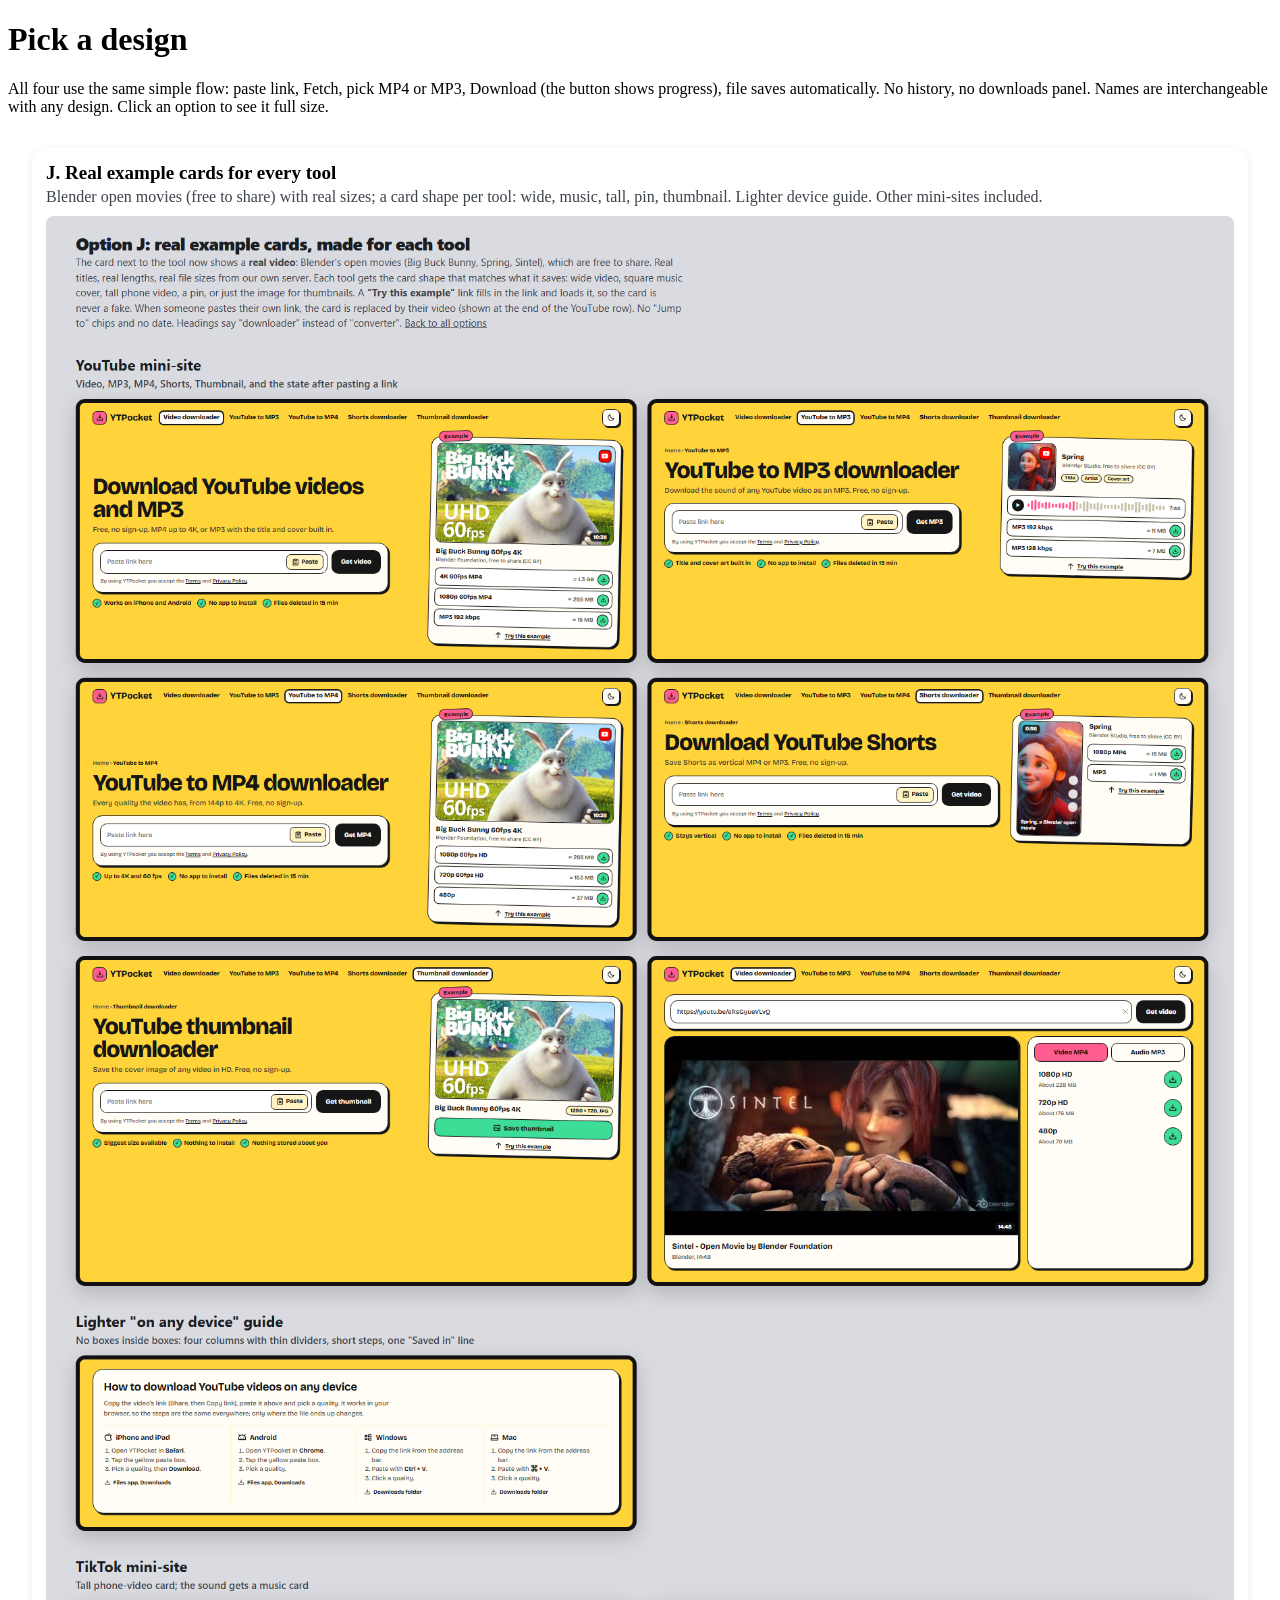
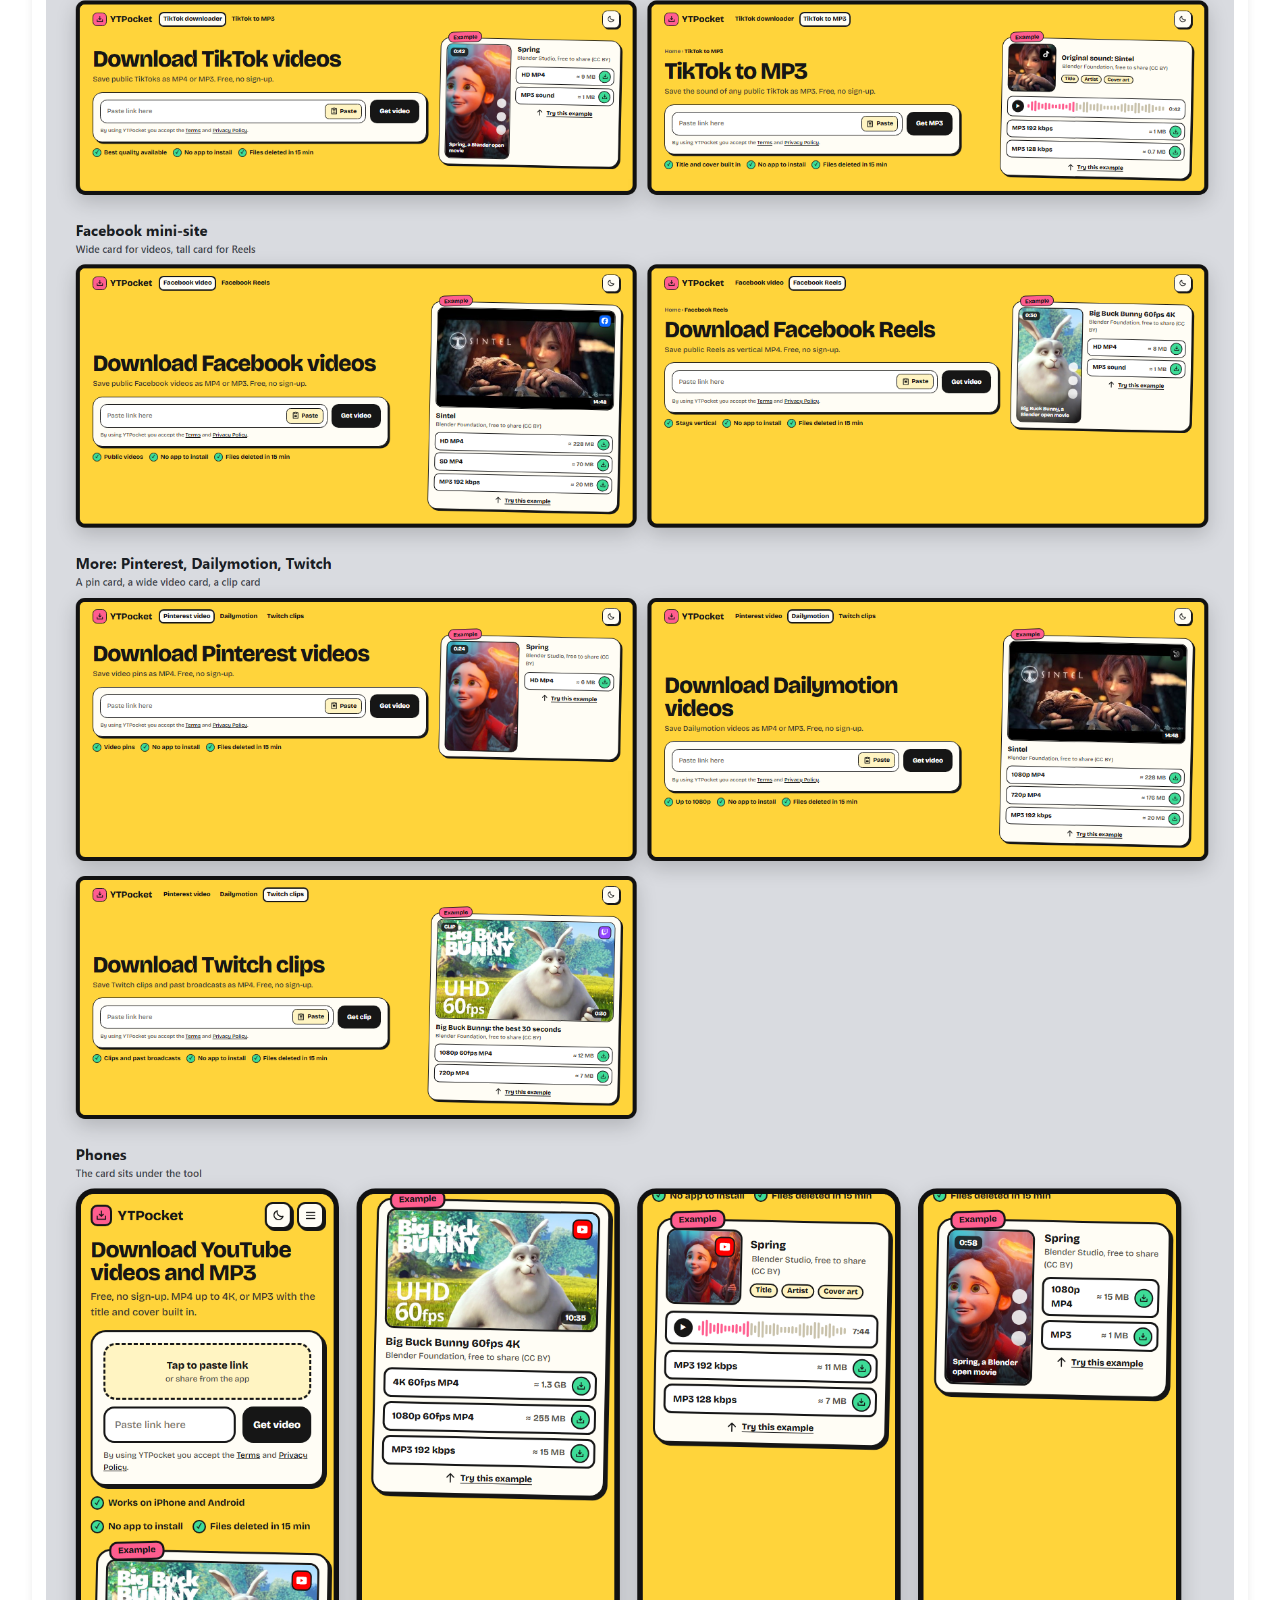
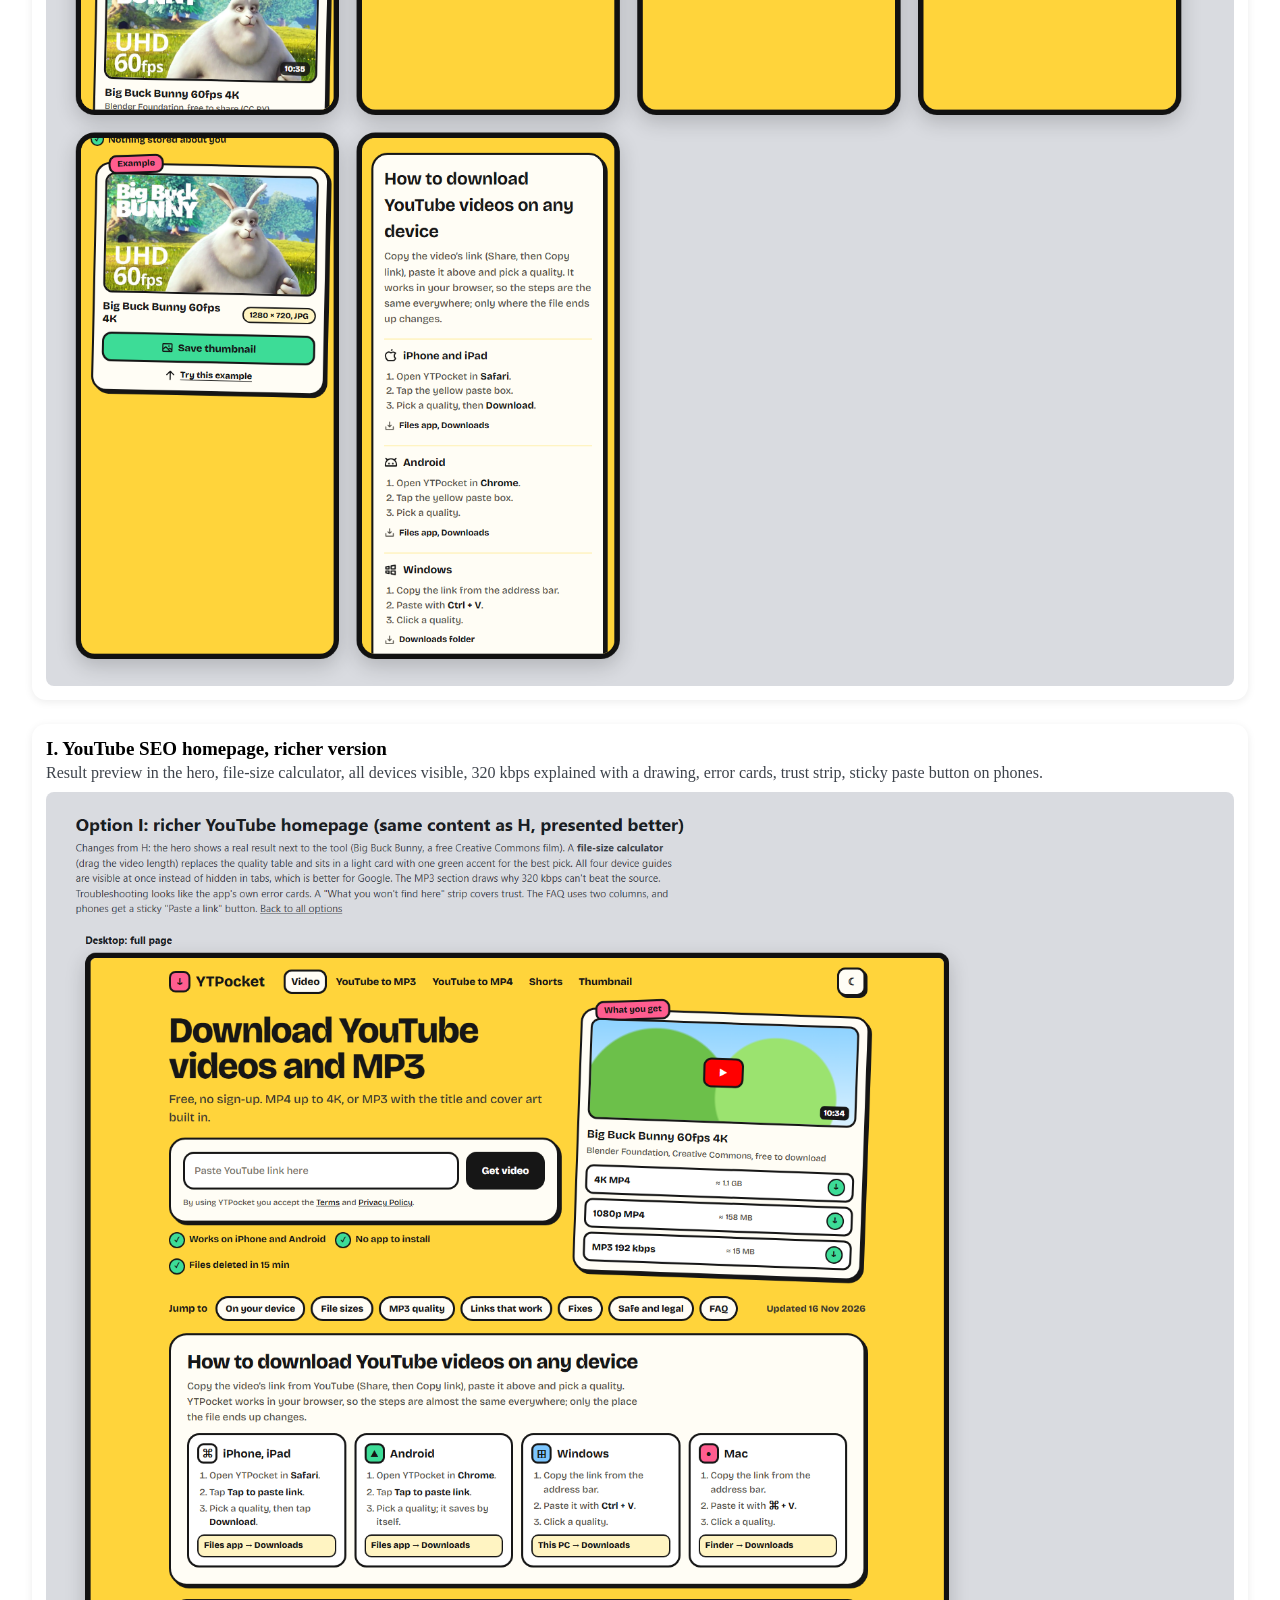
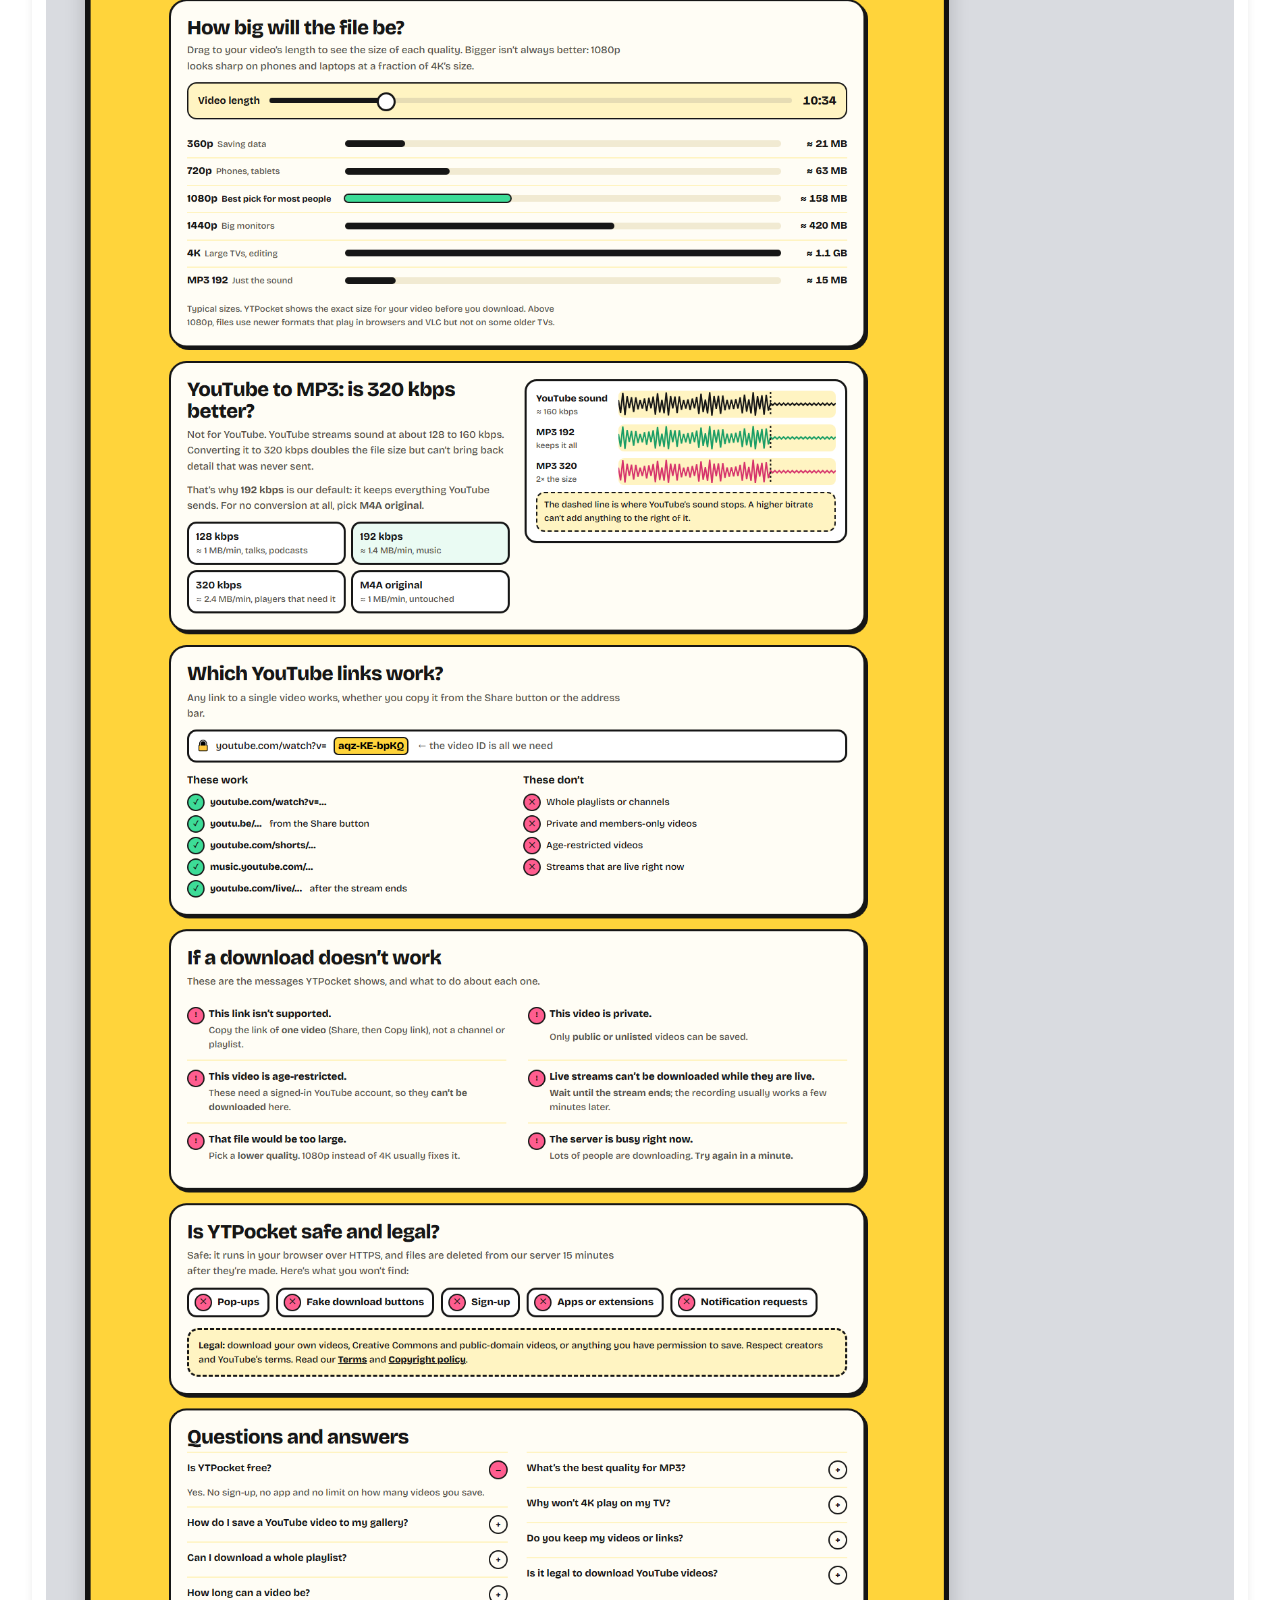
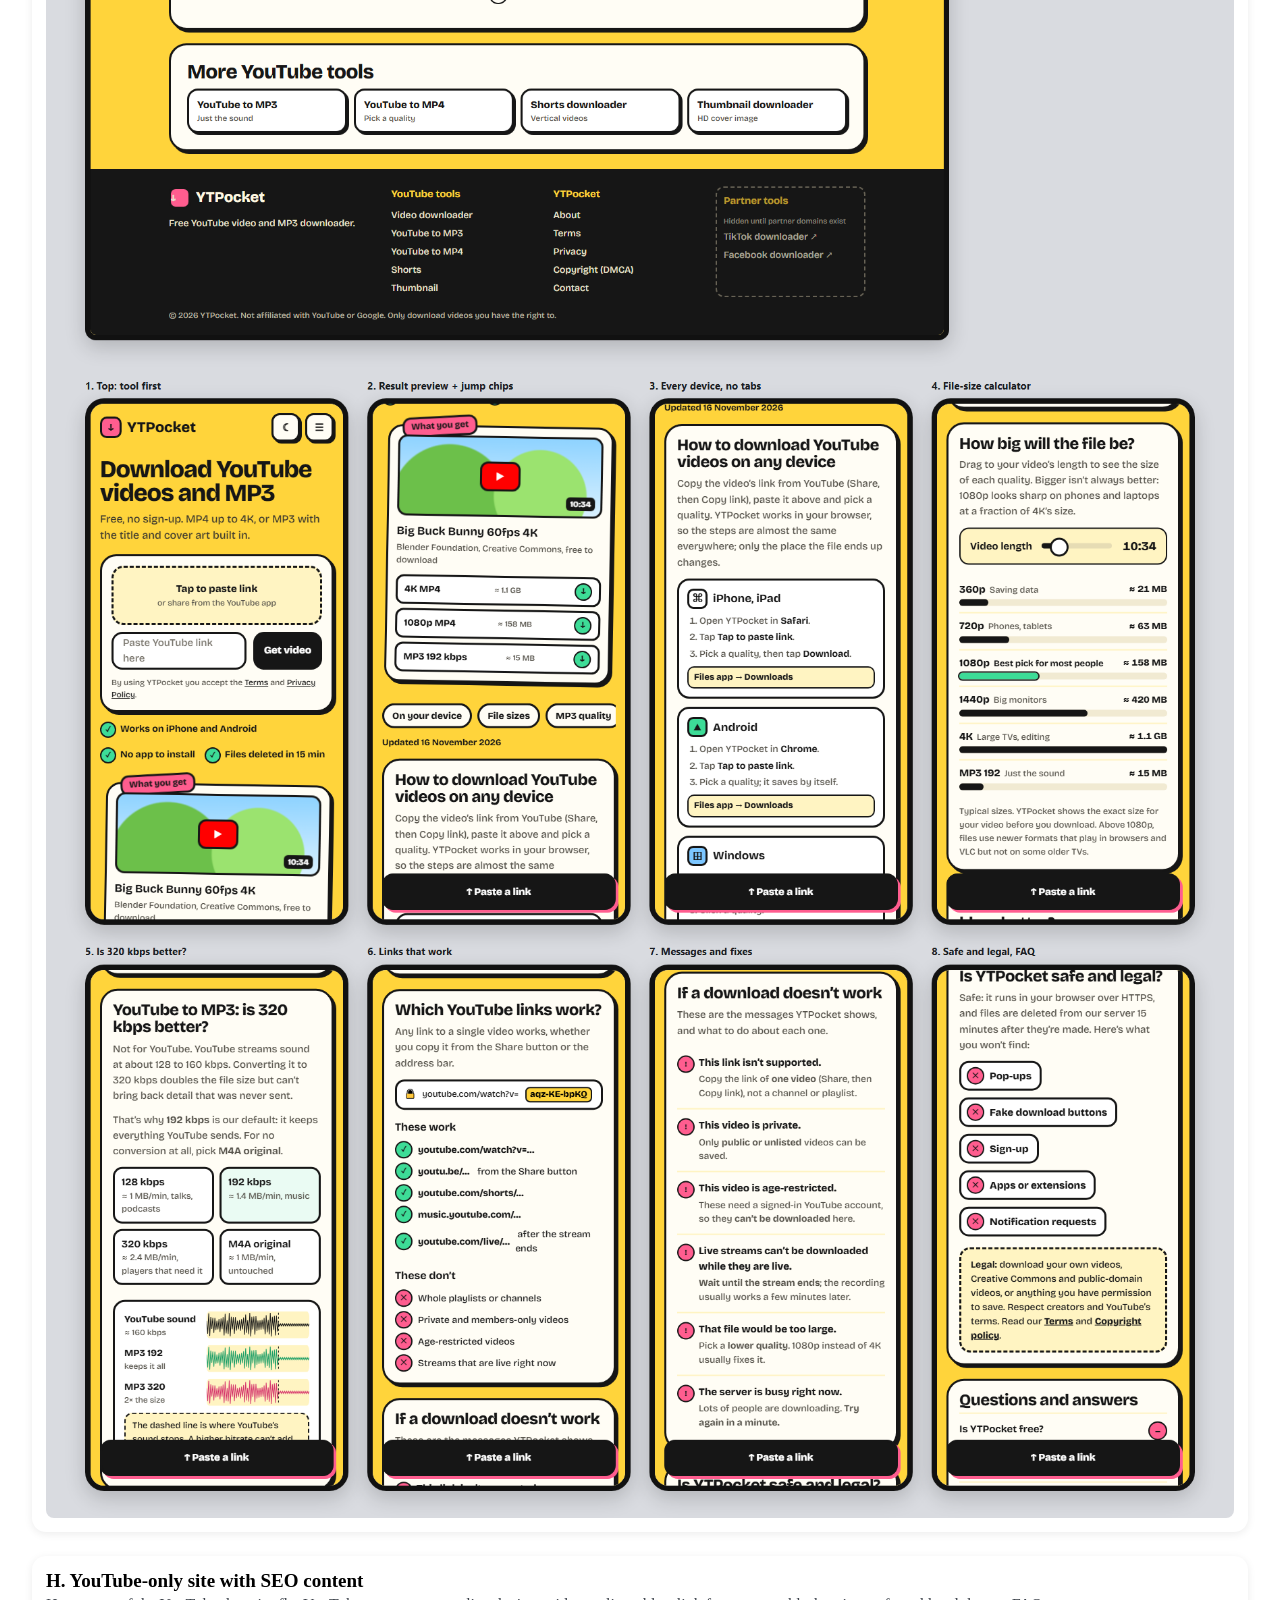
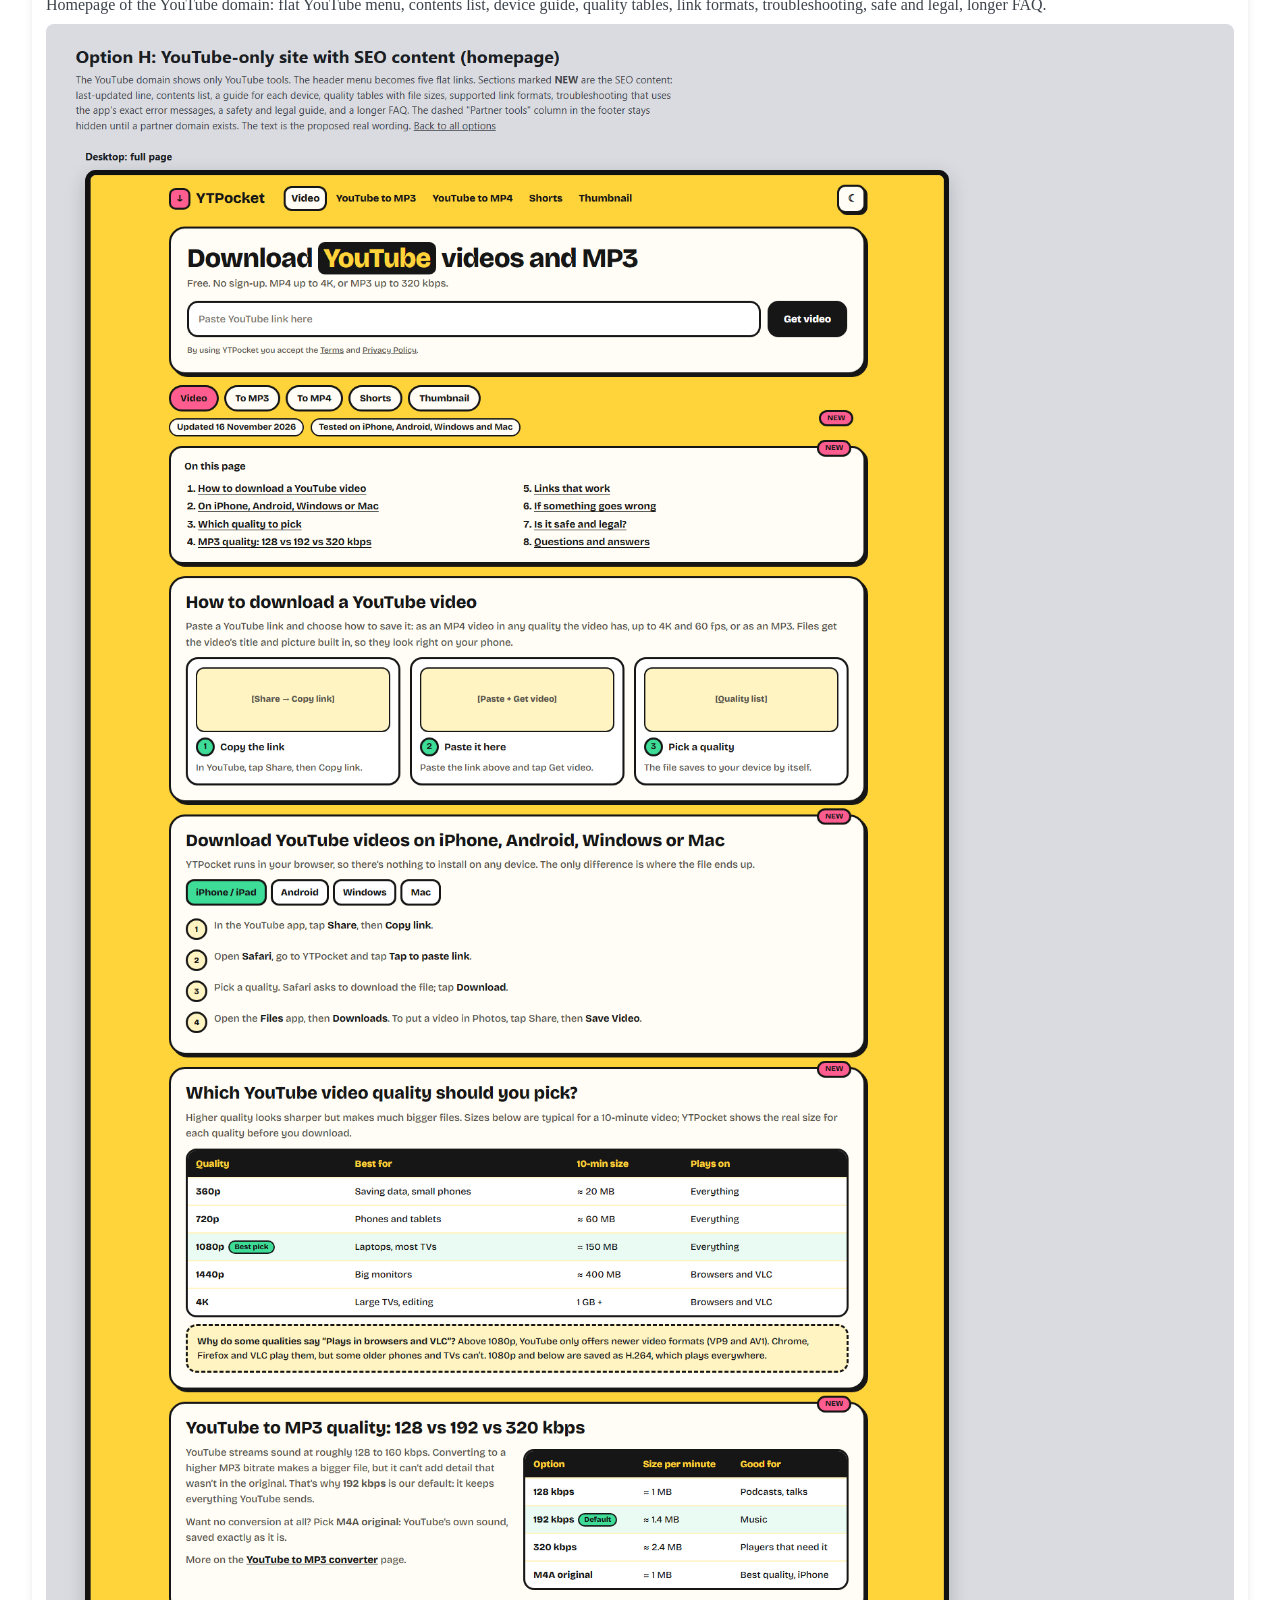
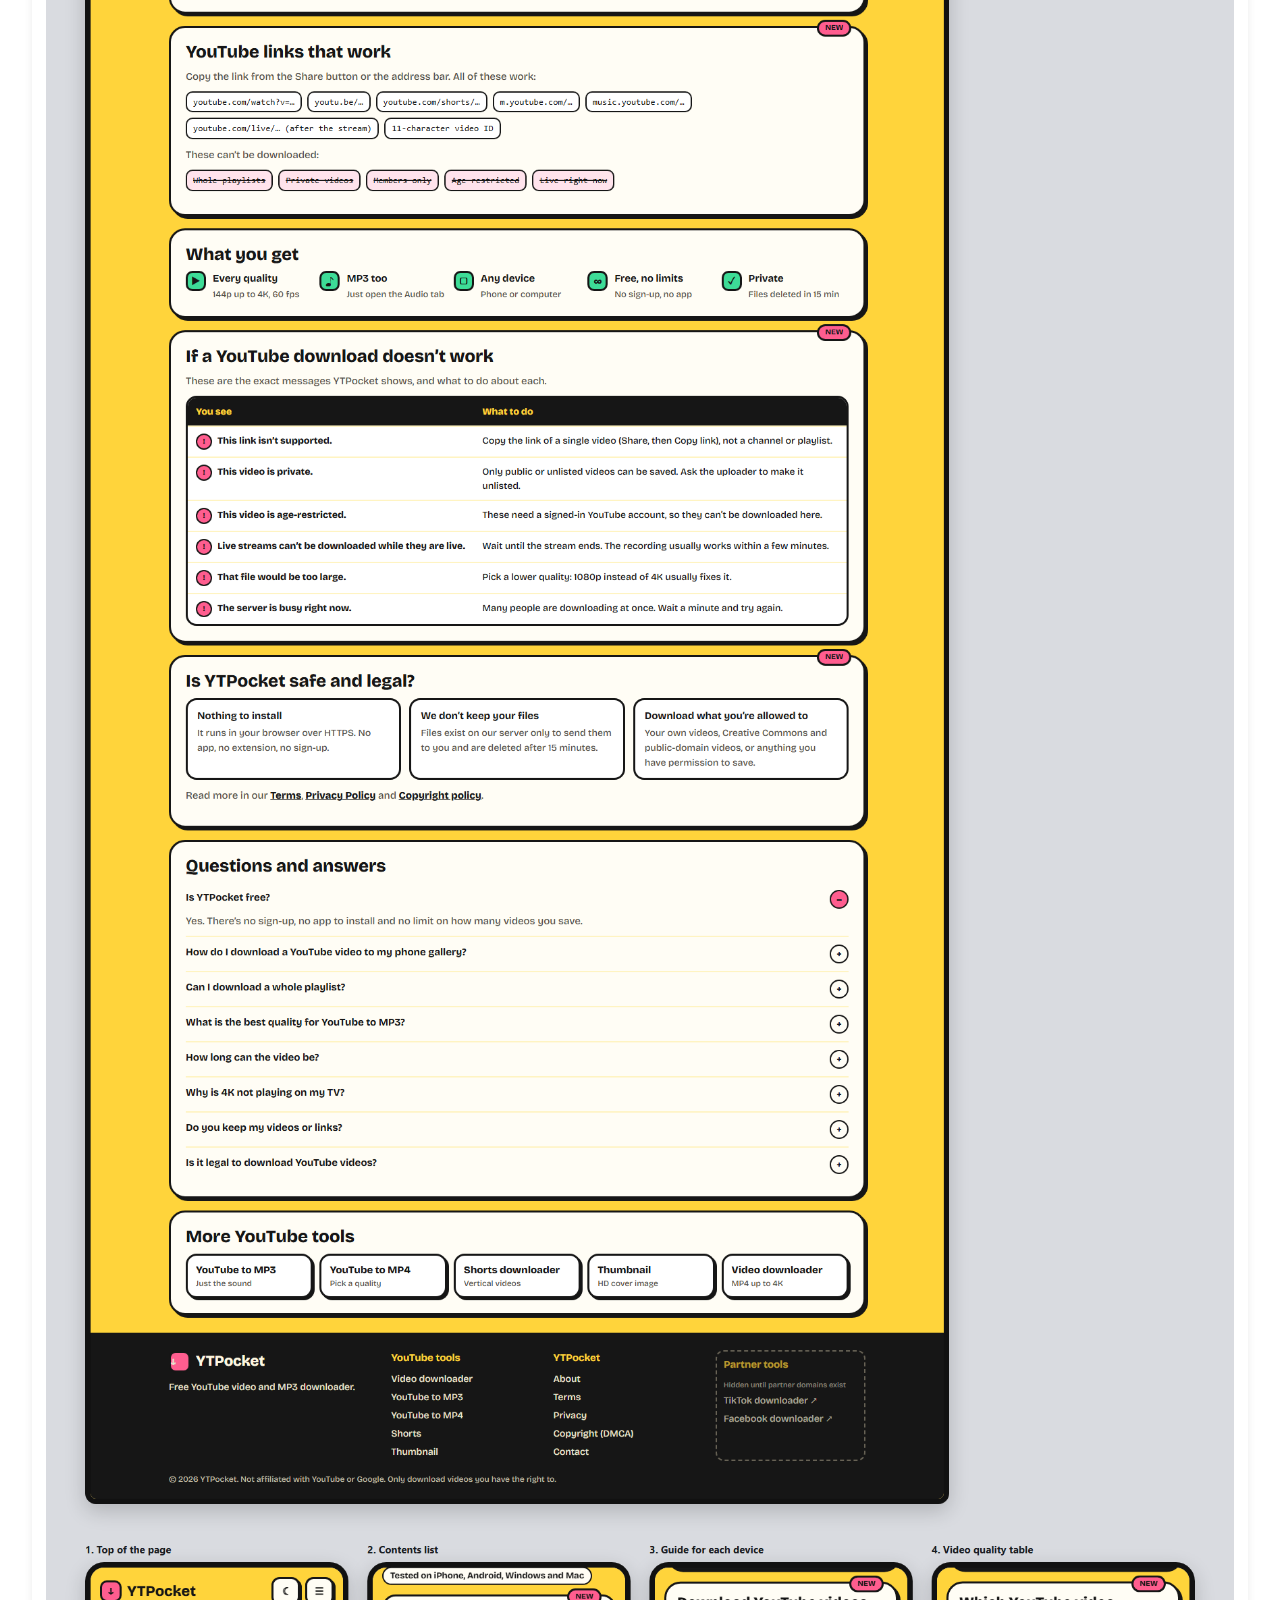
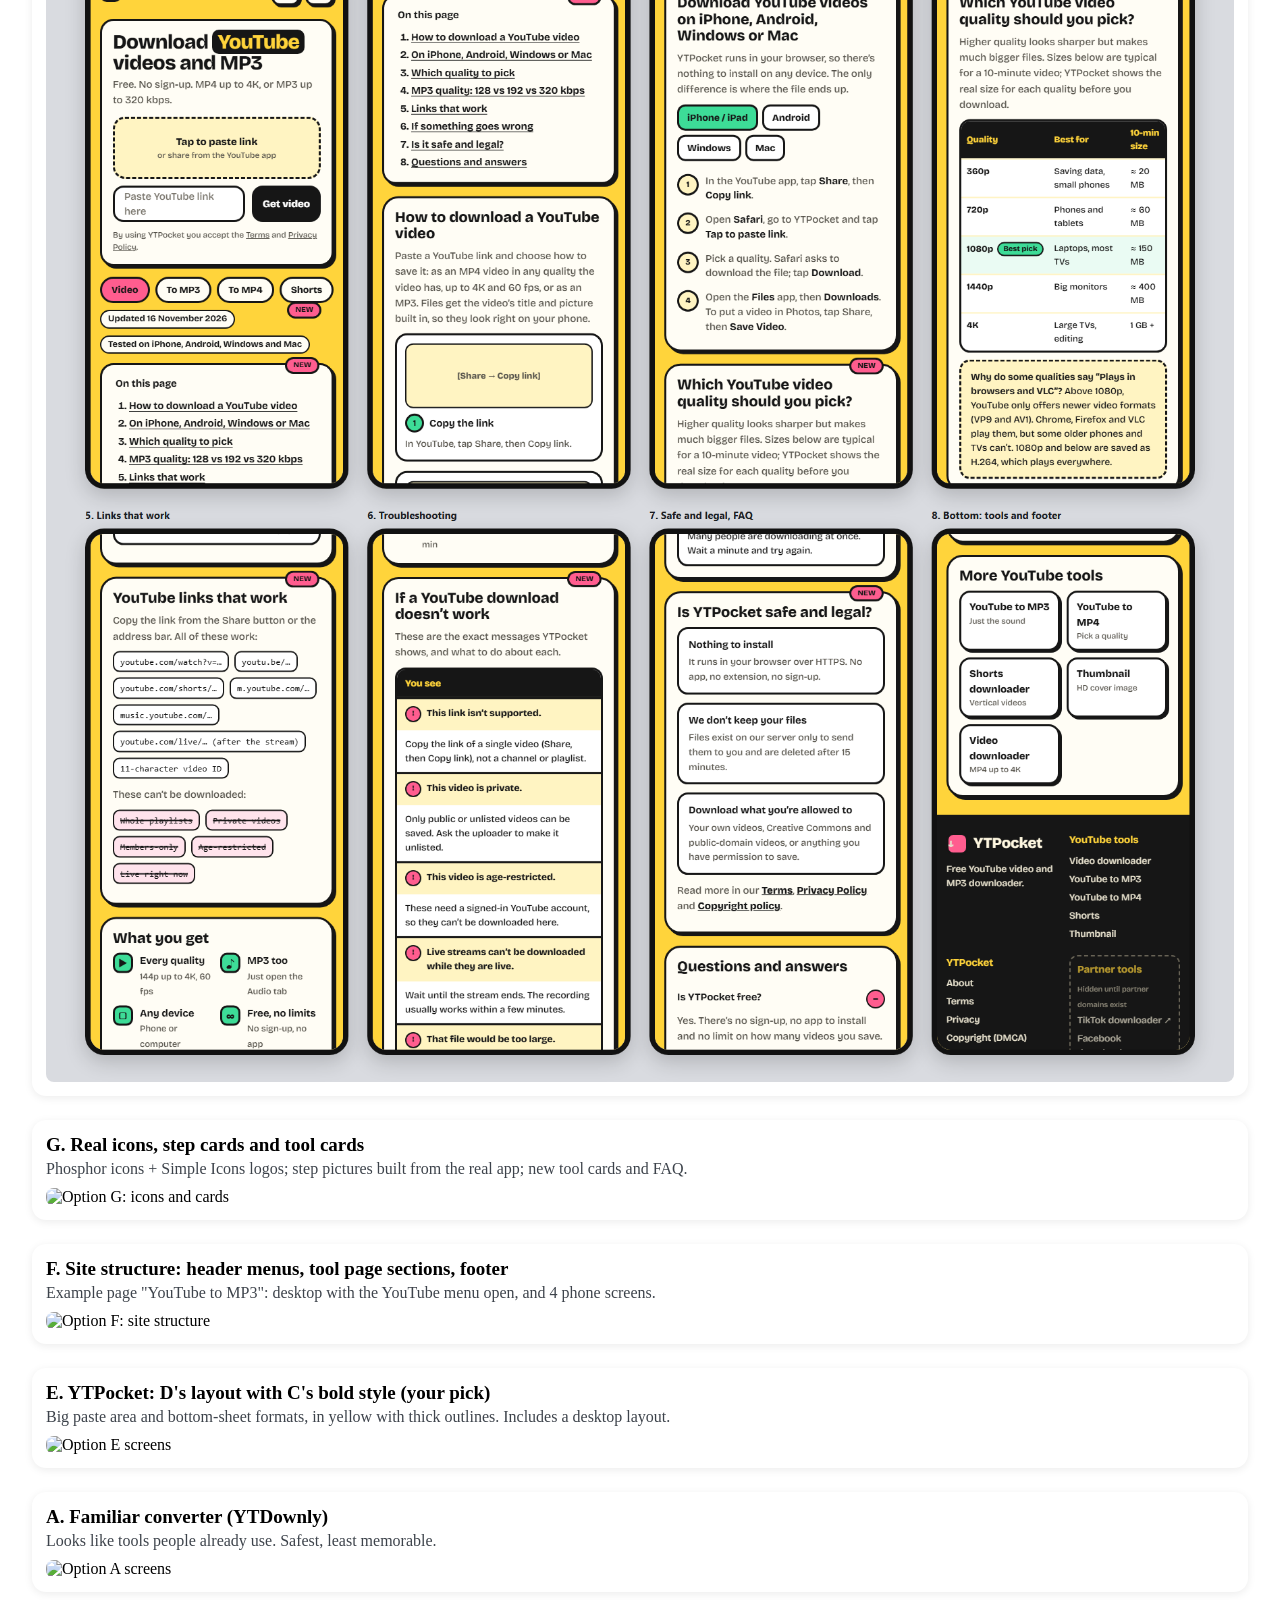
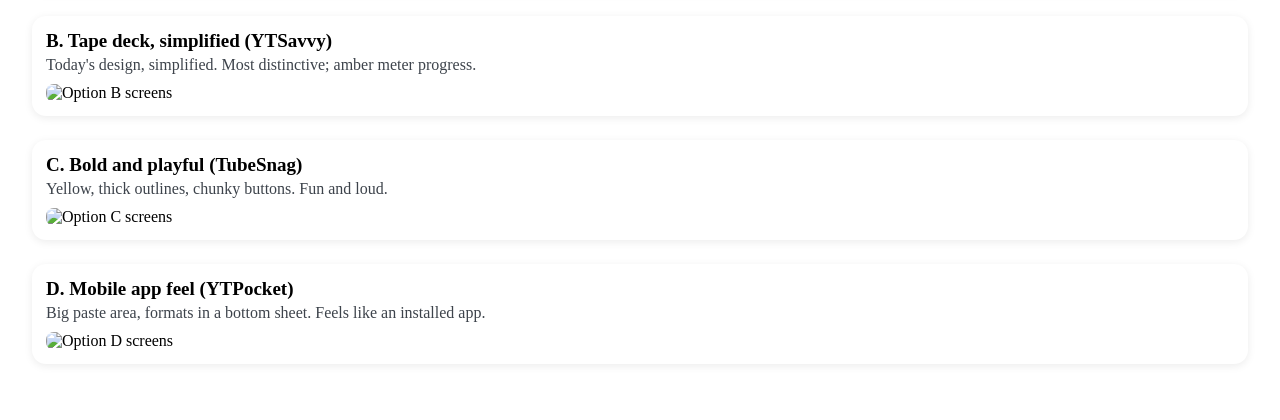
==== mockups/index.html @ 879d2ef8 "Add new mockup images and implement page extras for reading sections - Added three new PNG mockup im" ====
<!doctype html>
<html lang="en">
  <head>
    <meta charset="utf-8" />
    <title>Design options</title>
    <link rel="stylesheet" href="mockups.css" />
    <style>
      .grid {
        max-width: 1400px;
        margin: 0 auto;
        padding: 16px 24px 48px;
        display: grid;
        grid-template-columns: repeat(auto-fill, minmax(620px, 1fr));
        gap: 24px;
      }
      .opt {
        display: block;
        background: #fff;
        border-radius: 14px;
        padding: 14px;
        text-decoration: none;
        color: inherit;
        box-shadow: 0 2px 8px rgb(0 0 0 / 0.08);
      }
      .opt:hover {
        outline: 3px solid #2f5bea;
      }
      .opt img {
        width: 100%;
        border-radius: 8px;
        display: block;
        margin-top: 10px;
      }
      .opt h2 {
        margin: 0;
        font-size: 19px;
      }
      .opt p {
        margin: 4px 0 0;
        color: #3d434b;
      }
    </style>
  </head>
  <body>
    <header class="mock-head">
      <h1>Pick a design</h1>
      <p>
        All four use the same simple flow: paste link, Fetch, pick MP4 or MP3, Download (the button shows progress),
        file saves automatically. No history, no downloads panel. Names are interchangeable with any design. Click an
        option to see it full size.
      </p>
    </header>
    <div class="grid">
      <a class="opt" href="j-hero-cards.html" style="grid-column: 1 / -1">
        <h2>J. Real example cards for every tool</h2>
        <p>Blender open movies (free to share) with real sizes; a card shape per tool: wide, music, tall, pin, thumbnail. Lighter device guide. Other mini-sites included.</p>
        <img src="png/j-hero-cards.png" alt="Option J: real example cards" />
      </a>
      <a class="opt" href="i-youtube-seo-plus.html" style="grid-column: 1 / -1">
        <h2>I. YouTube SEO homepage, richer version</h2>
        <p>Result preview in the hero, file-size calculator, all devices visible, 320 kbps explained with a drawing, error cards, trust strip, sticky paste button on phones.</p>
        <img src="png/i-youtube-seo-plus.png" alt="Option I: richer YouTube SEO homepage" />
      </a>
      <a class="opt" href="h-youtube-seo.html" style="grid-column: 1 / -1">
        <h2>H. YouTube-only site with SEO content</h2>
        <p>Homepage of the YouTube domain: flat YouTube menu, contents list, device guide, quality tables, link formats, troubleshooting, safe and legal, longer FAQ.</p>
        <img src="png/h-youtube-seo.png" alt="Option H: YouTube SEO homepage" />
      </a>
      <a class="opt" href="g-icons-cards.html" style="grid-column: 1 / -1">
        <h2>G. Real icons, step cards and tool cards</h2>
        <p>Phosphor icons + Simple Icons logos; step pictures built from the real app; new tool cards and FAQ.</p>
        <img src="png/g-icons-cards.png" alt="Option G: icons and cards" />
      </a>
      <a class="opt" href="f-site-structure.html" style="grid-column: 1 / -1">
        <h2>F. Site structure: header menus, tool page sections, footer</h2>
        <p>Example page "YouTube to MP3": desktop with the YouTube menu open, and 4 phone screens.</p>
        <img src="png/f-site-structure.png" alt="Option F: site structure" />
      </a>
      <a class="opt" href="e-pocket-bold.html" style="grid-column: 1 / -1">
        <h2>E. YTPocket: D's layout with C's bold style (your pick)</h2>
        <p>Big paste area and bottom-sheet formats, in yellow with thick outlines. Includes a desktop layout.</p>
        <img src="png/e-pocket-bold.png" alt="Option E screens" />
      </a>
      <a class="opt" href="a-familiar.html">
        <h2>A. Familiar converter (YTDownly)</h2>
        <p>Looks like tools people already use. Safest, least memorable.</p>
        <img src="png/a-familiar.png" alt="Option A screens" />
      </a>
      <a class="opt" href="b-tapedeck.html">
        <h2>B. Tape deck, simplified (YTSavvy)</h2>
        <p>Today's design, simplified. Most distinctive; amber meter progress.</p>
        <img src="png/b-tapedeck.png" alt="Option B screens" />
      </a>
      <a class="opt" href="c-playful.html">
        <h2>C. Bold and playful (TubeSnag)</h2>
        <p>Yellow, thick outlines, chunky buttons. Fun and loud.</p>
        <img src="png/c-playful.png" alt="Option C screens" />
      </a>
      <a class="opt" href="d-pocket.html">
        <h2>D. Mobile app feel (YTPocket)</h2>
        <p>Big paste area, formats in a bottom sheet. Feels like an installed app.</p>
        <img src="png/d-pocket.png" alt="Option D screens" />
      </a>
    </div>
  </body>
</html>
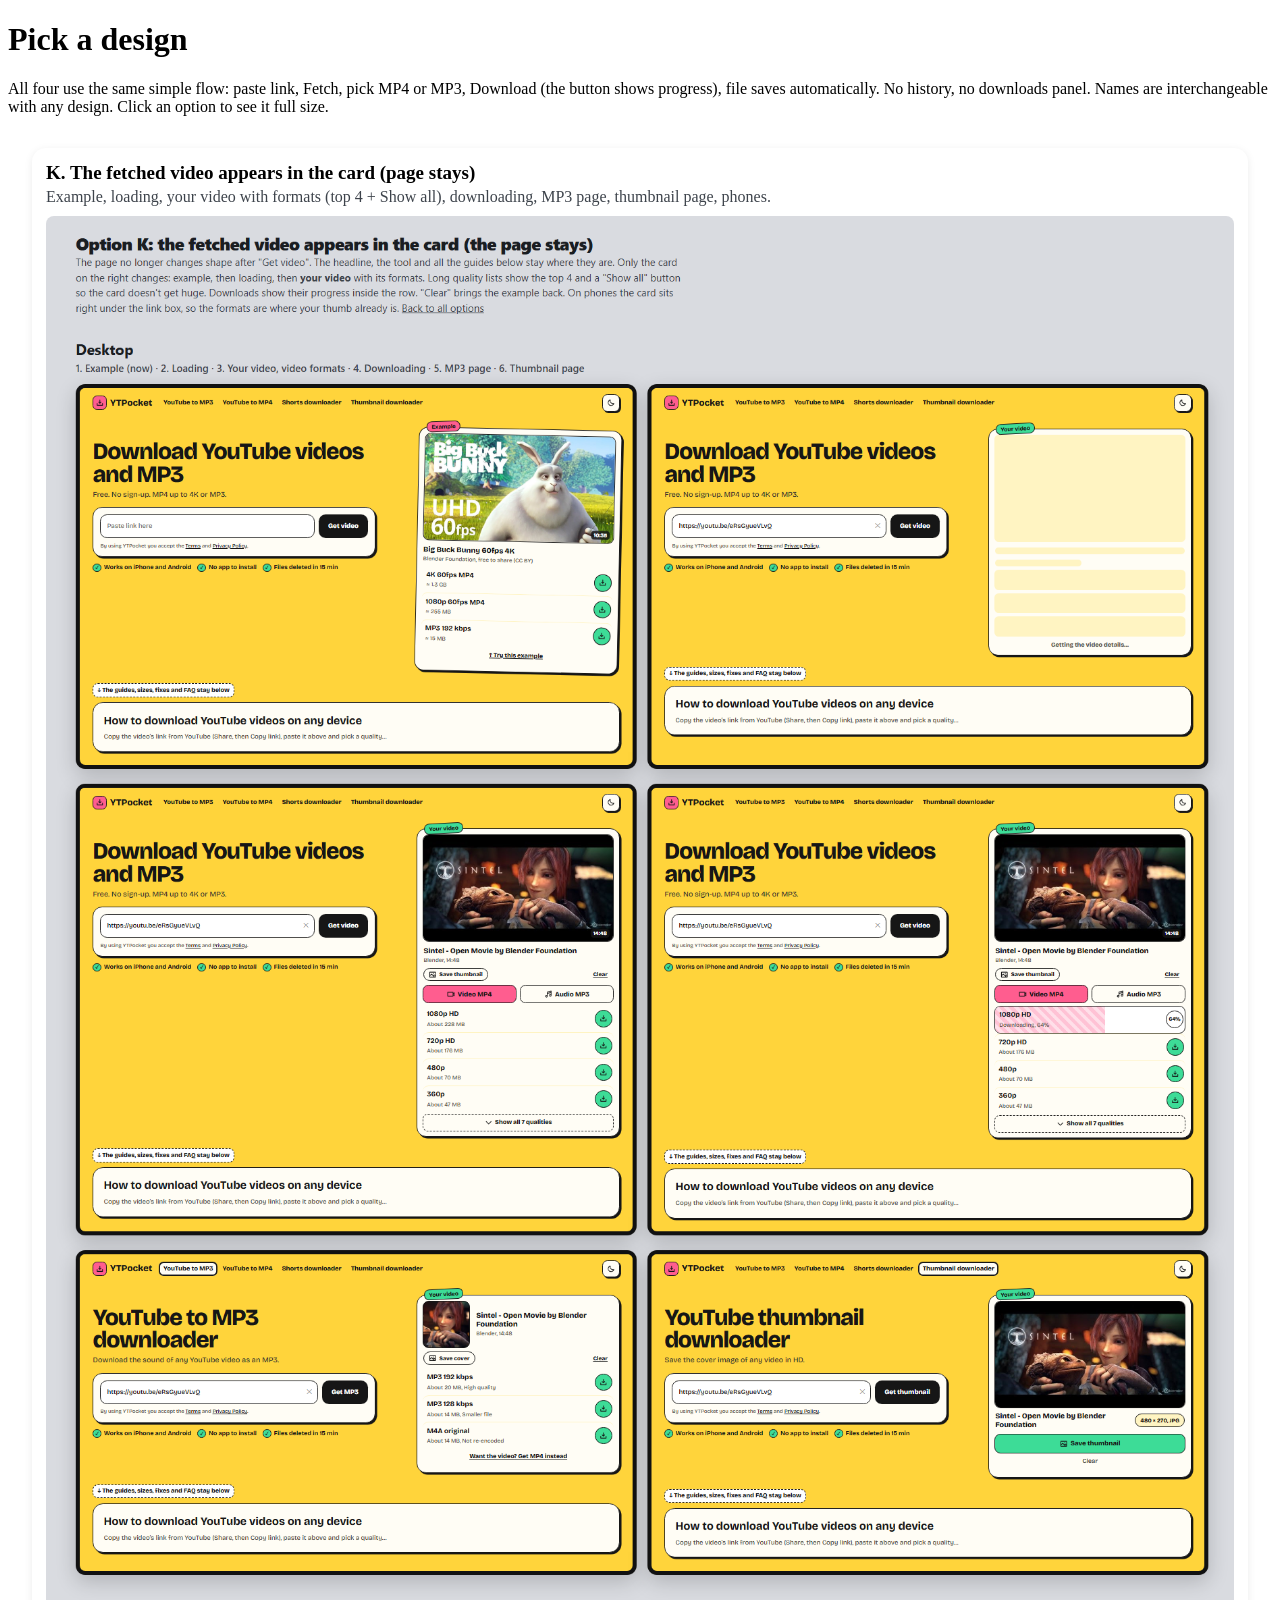
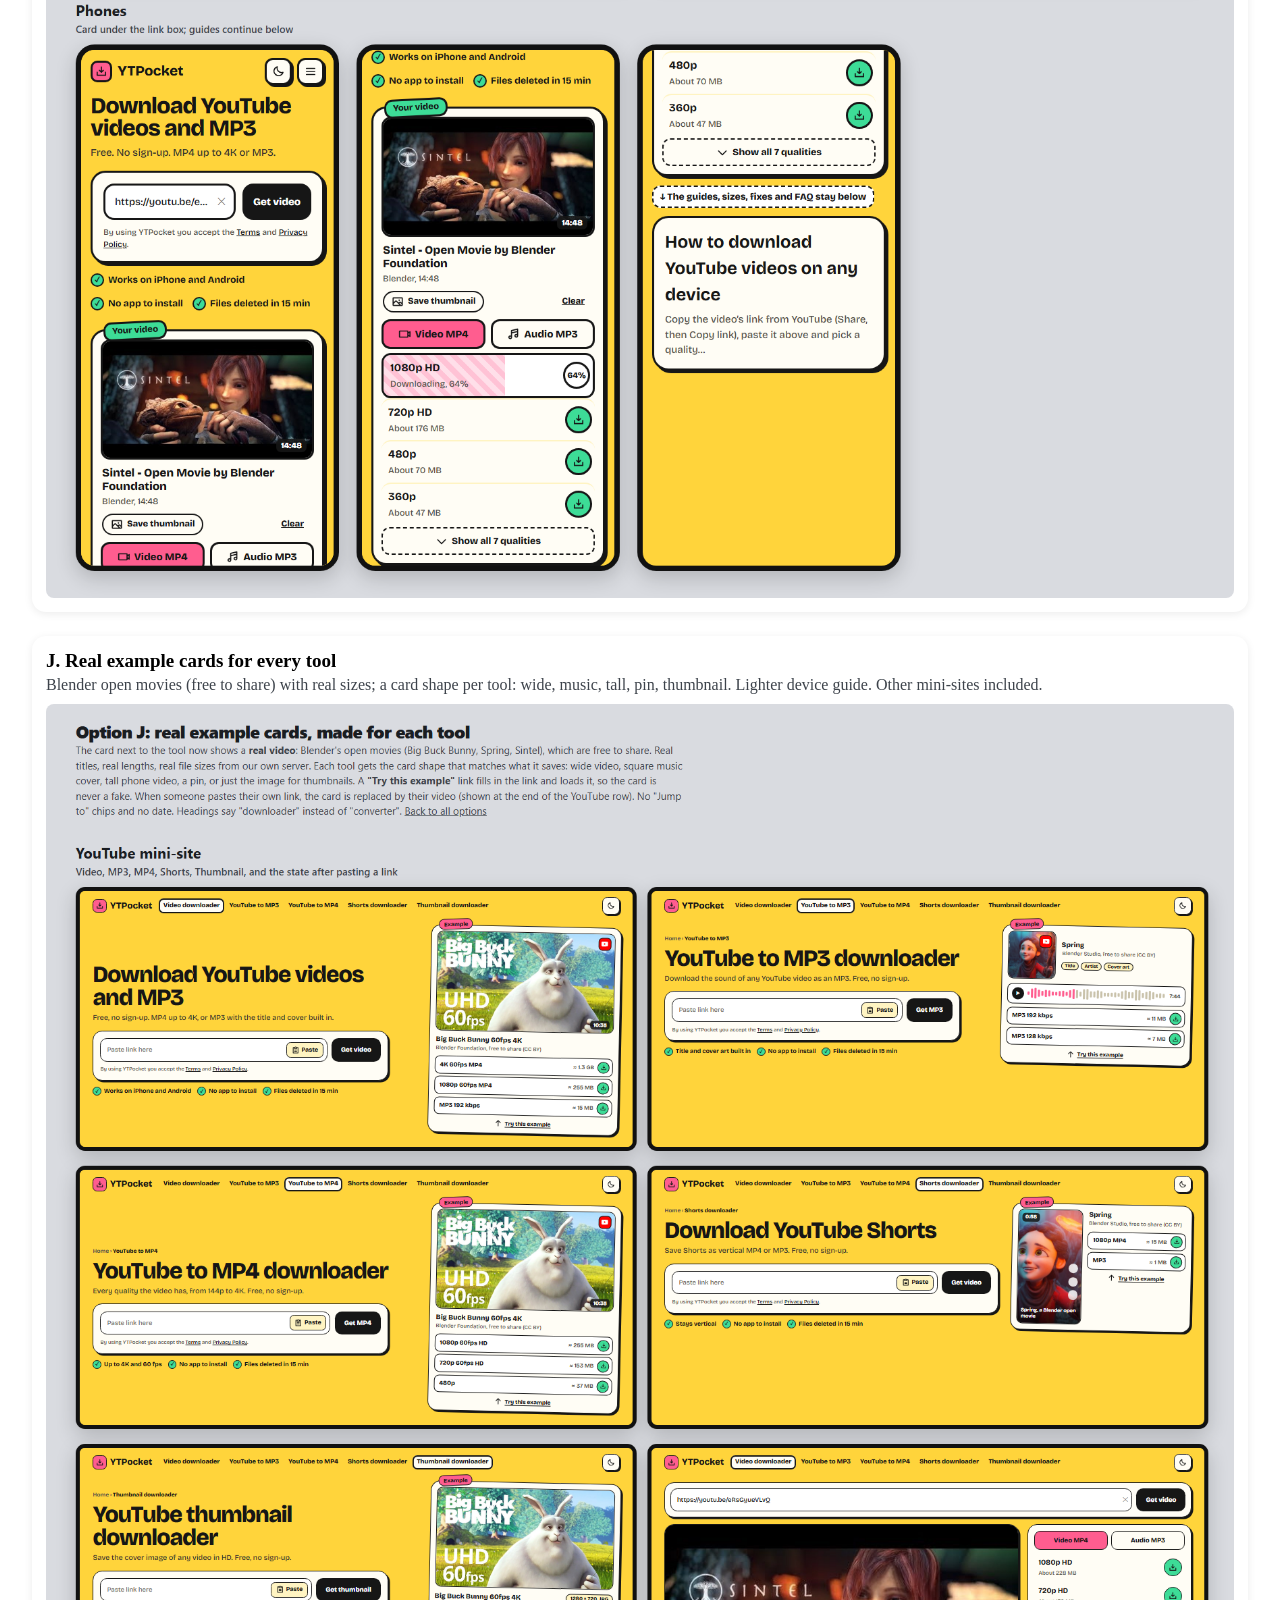
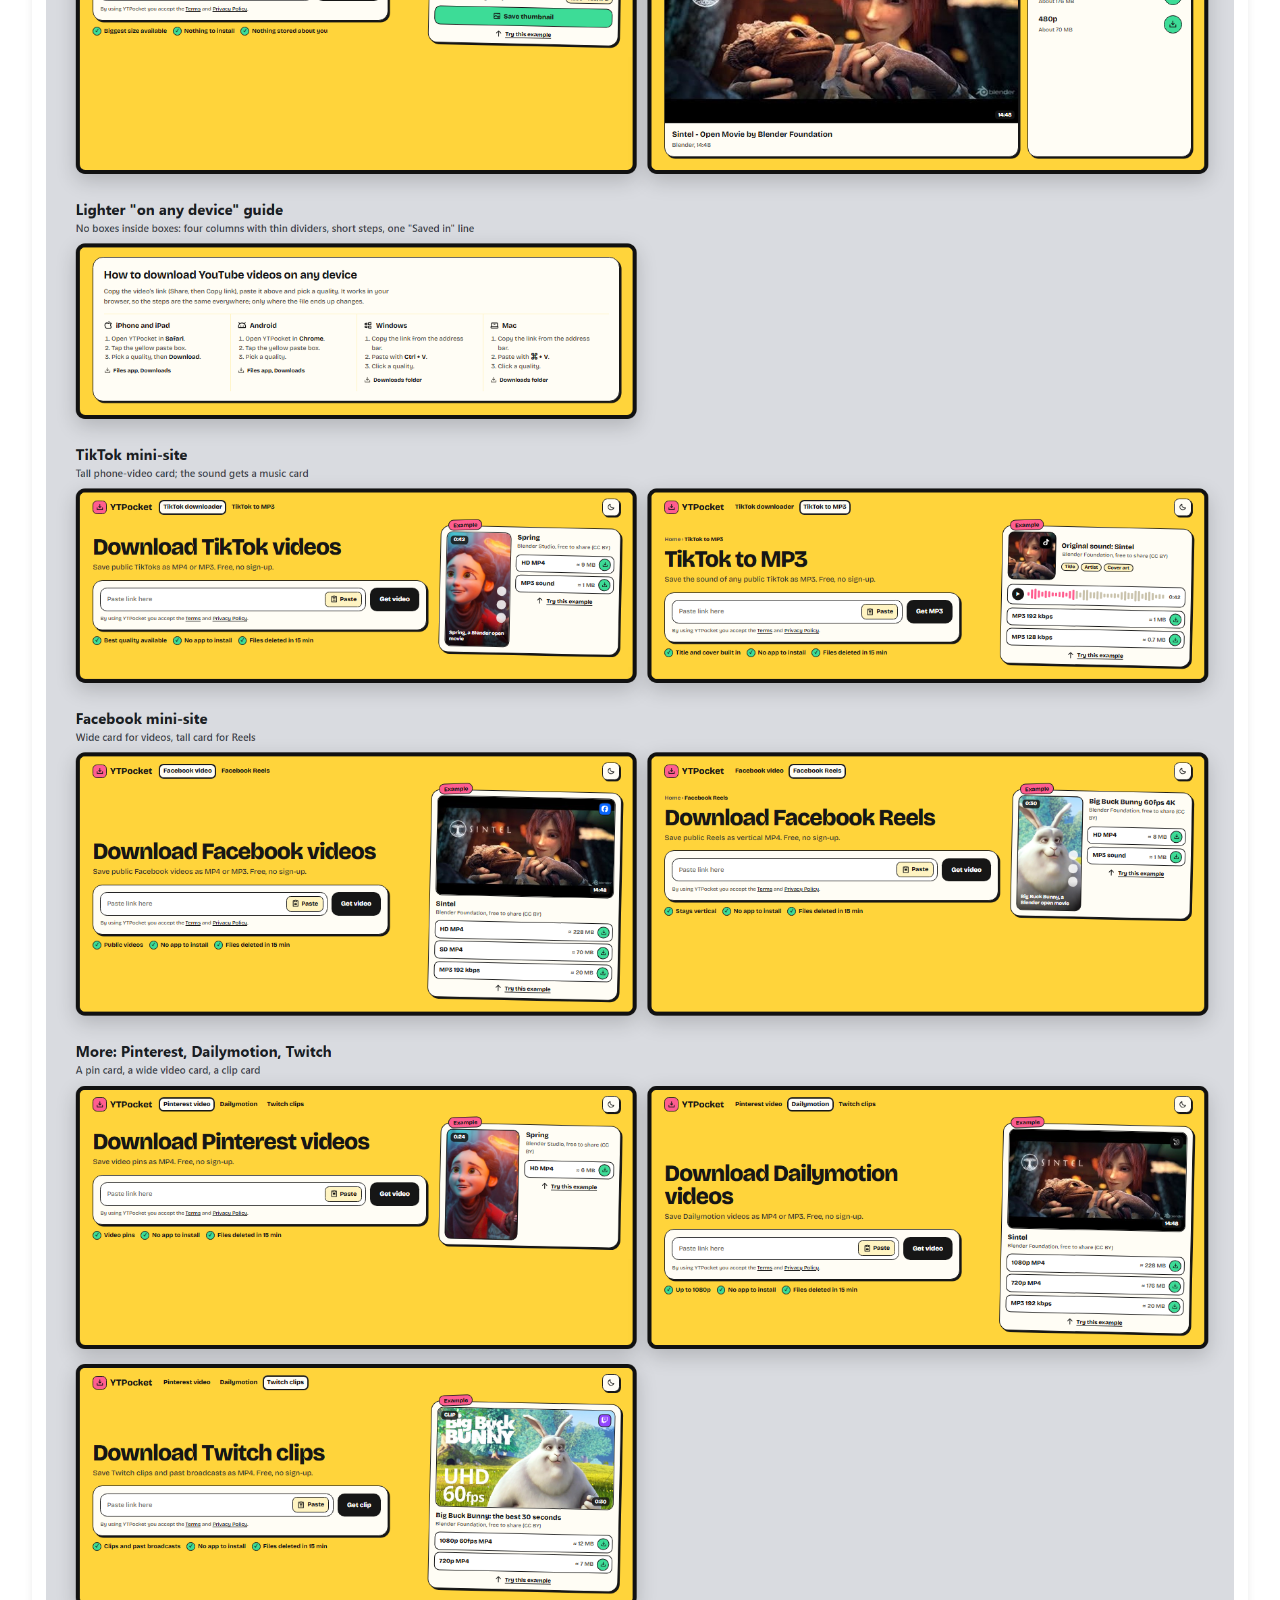
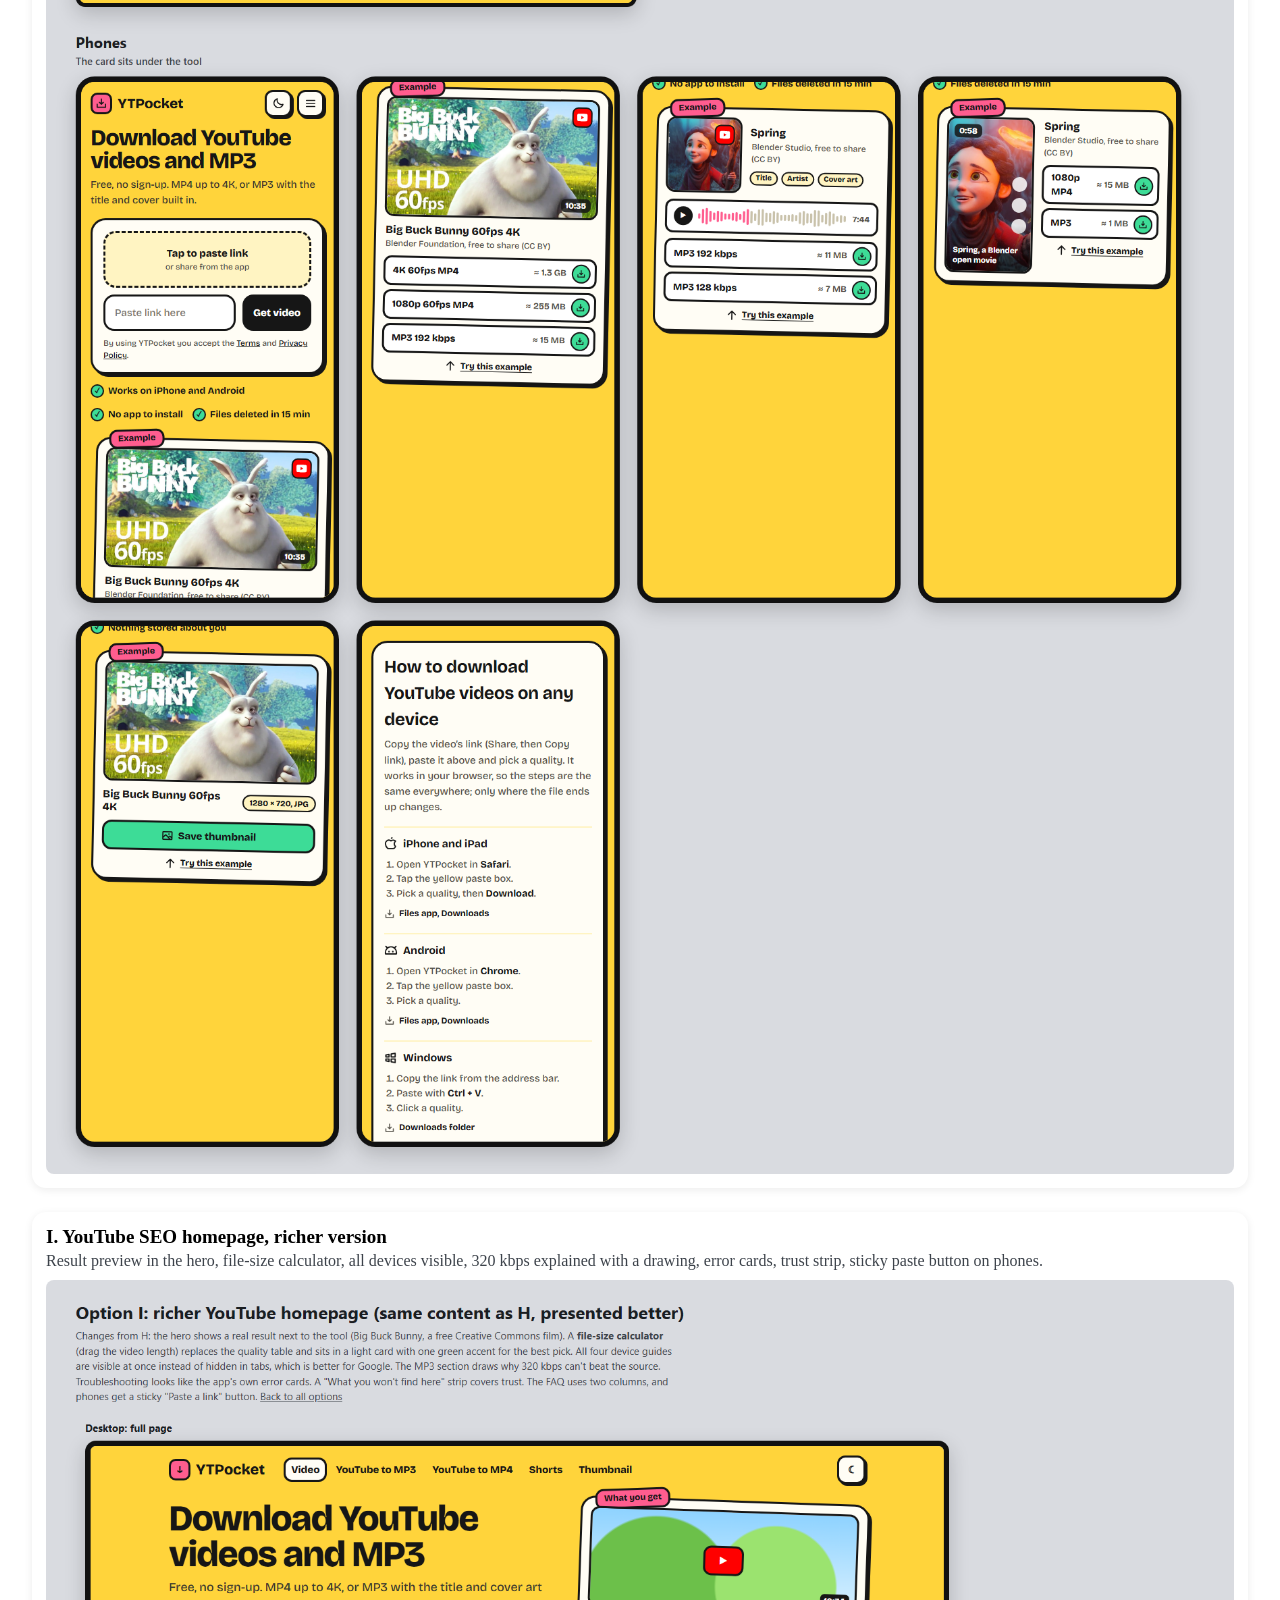
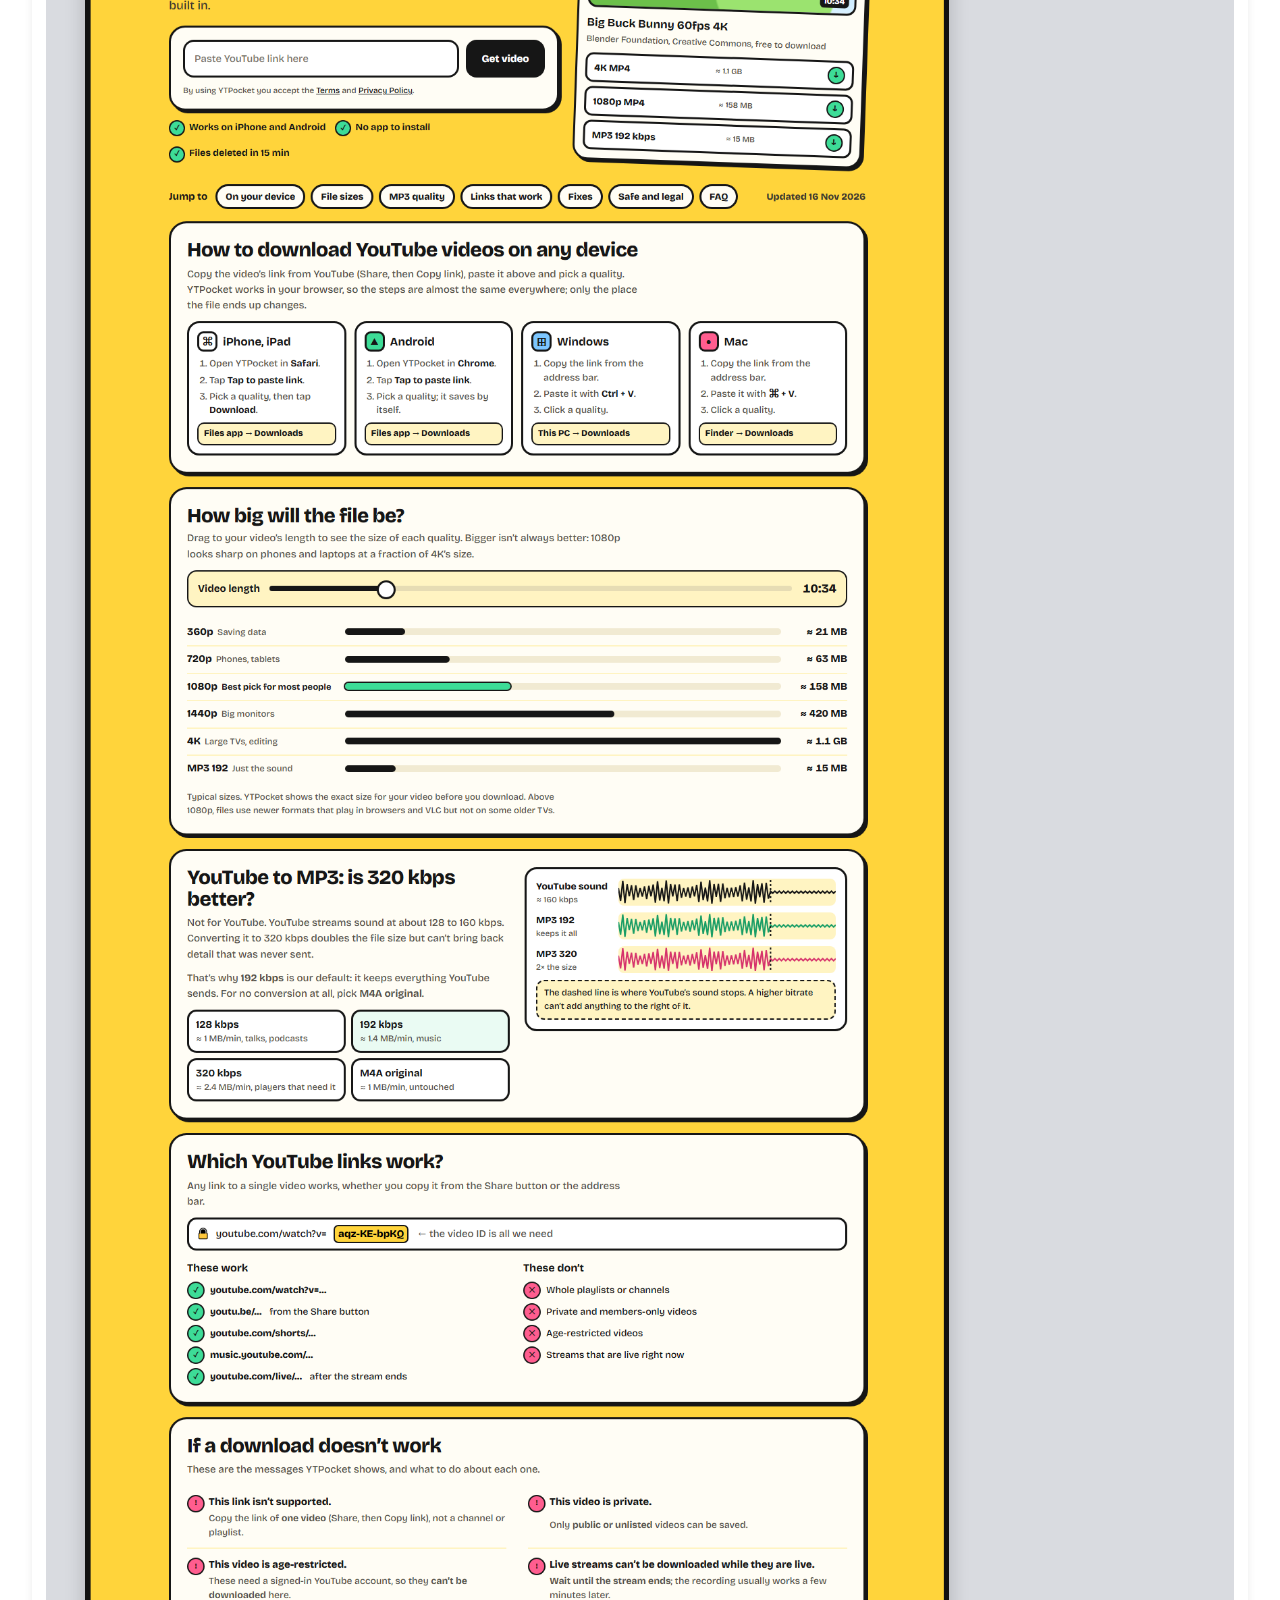
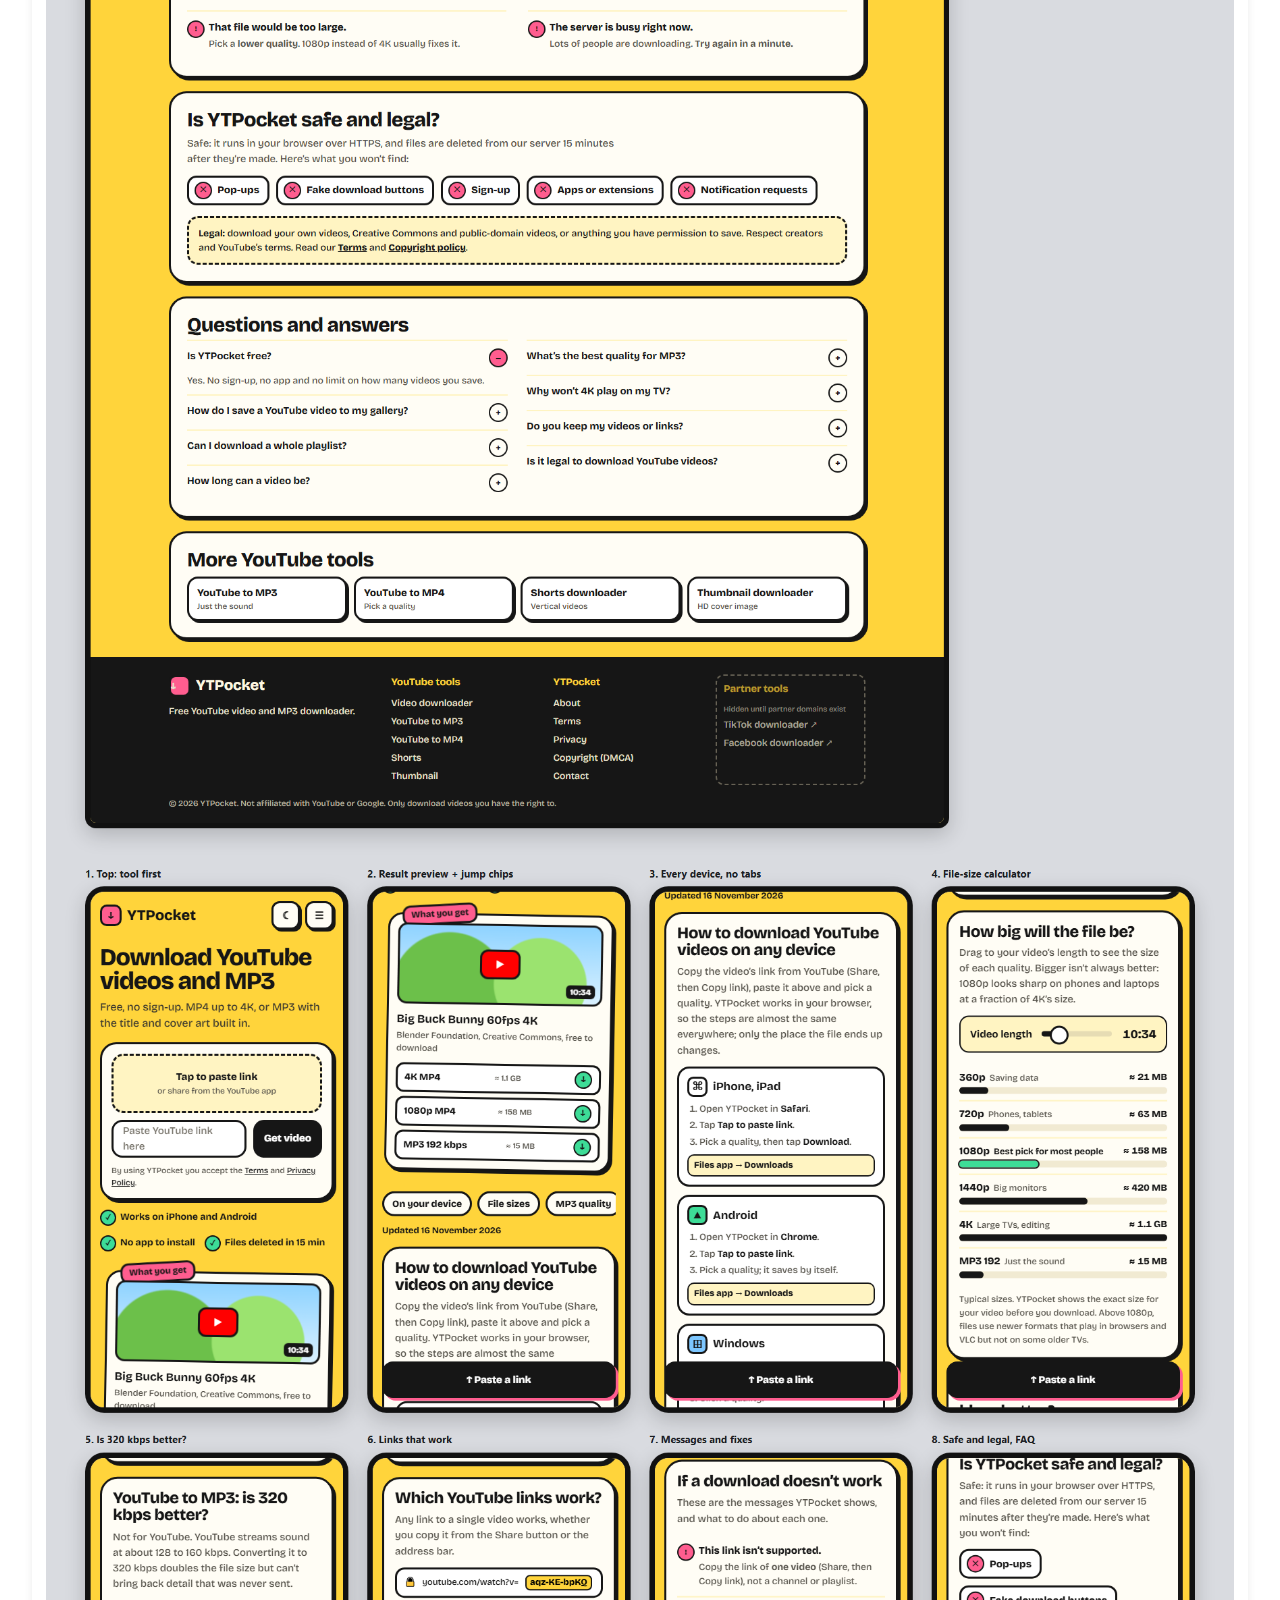
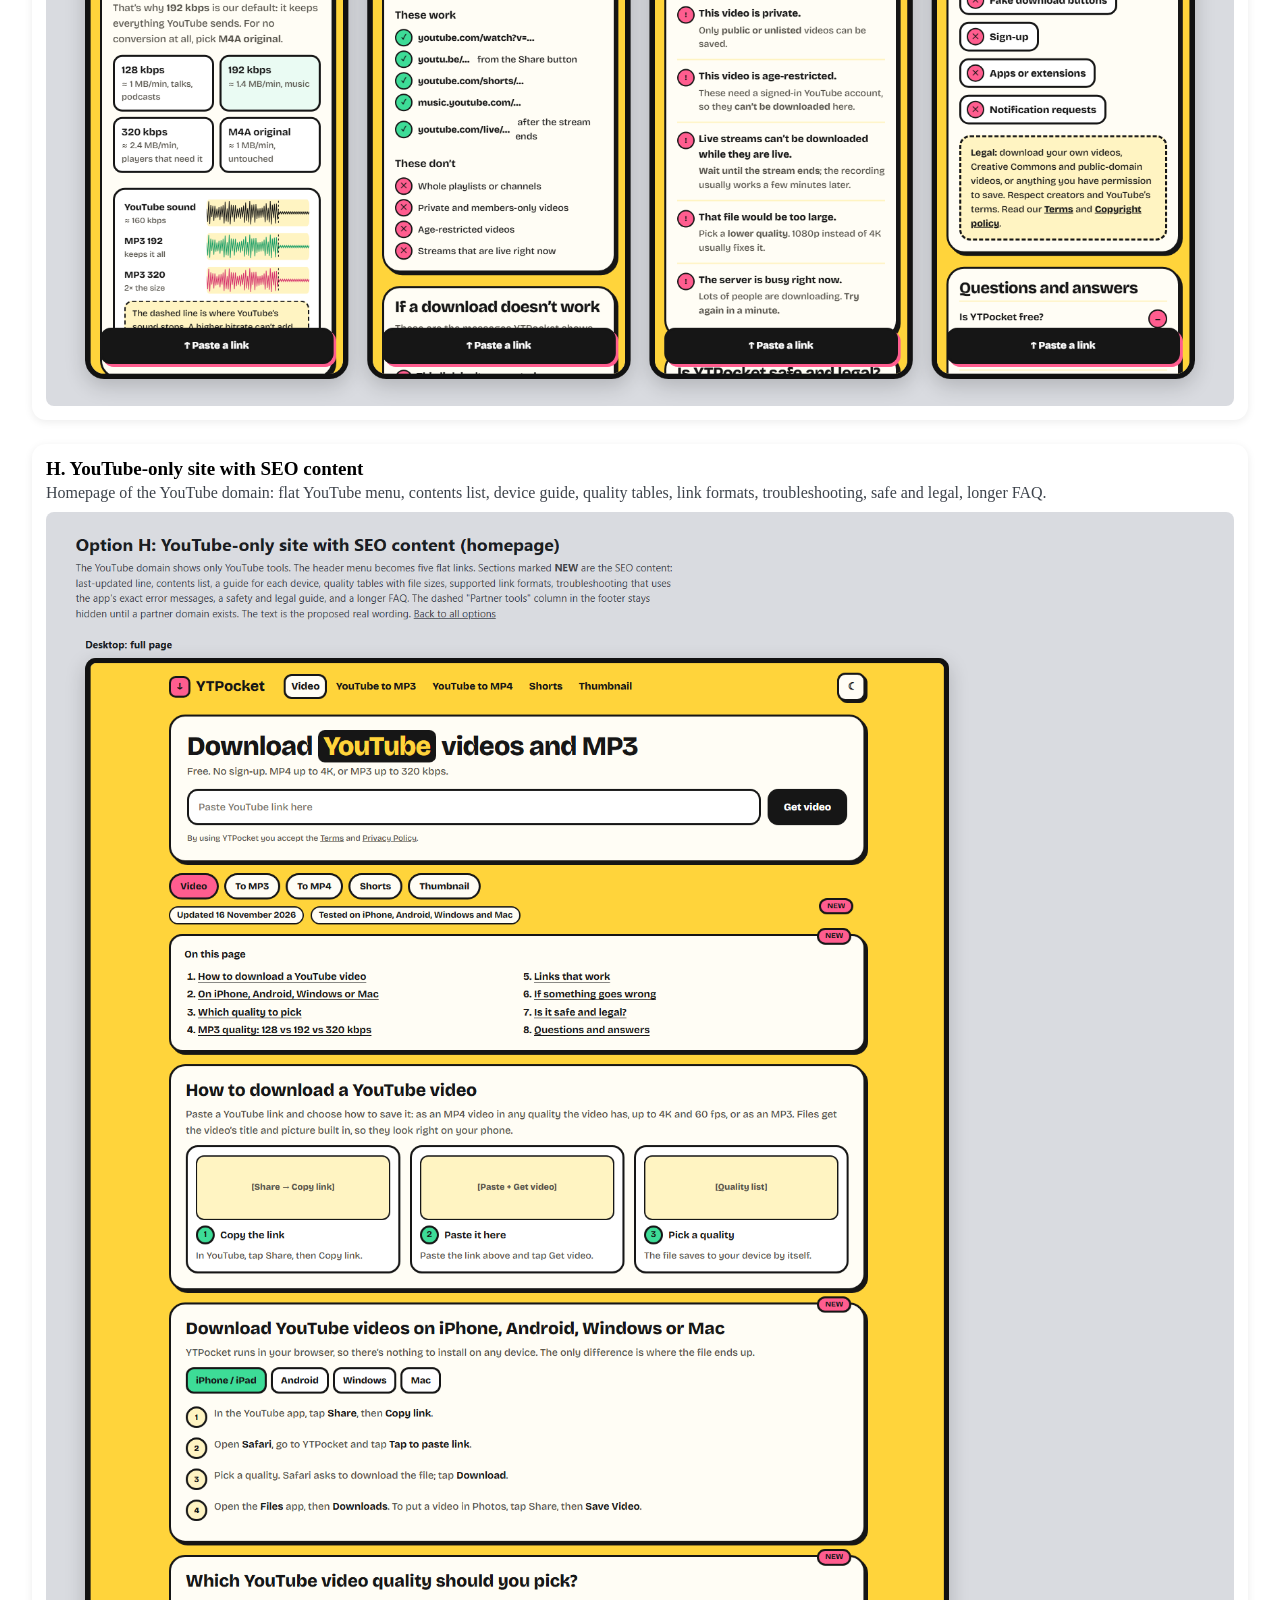
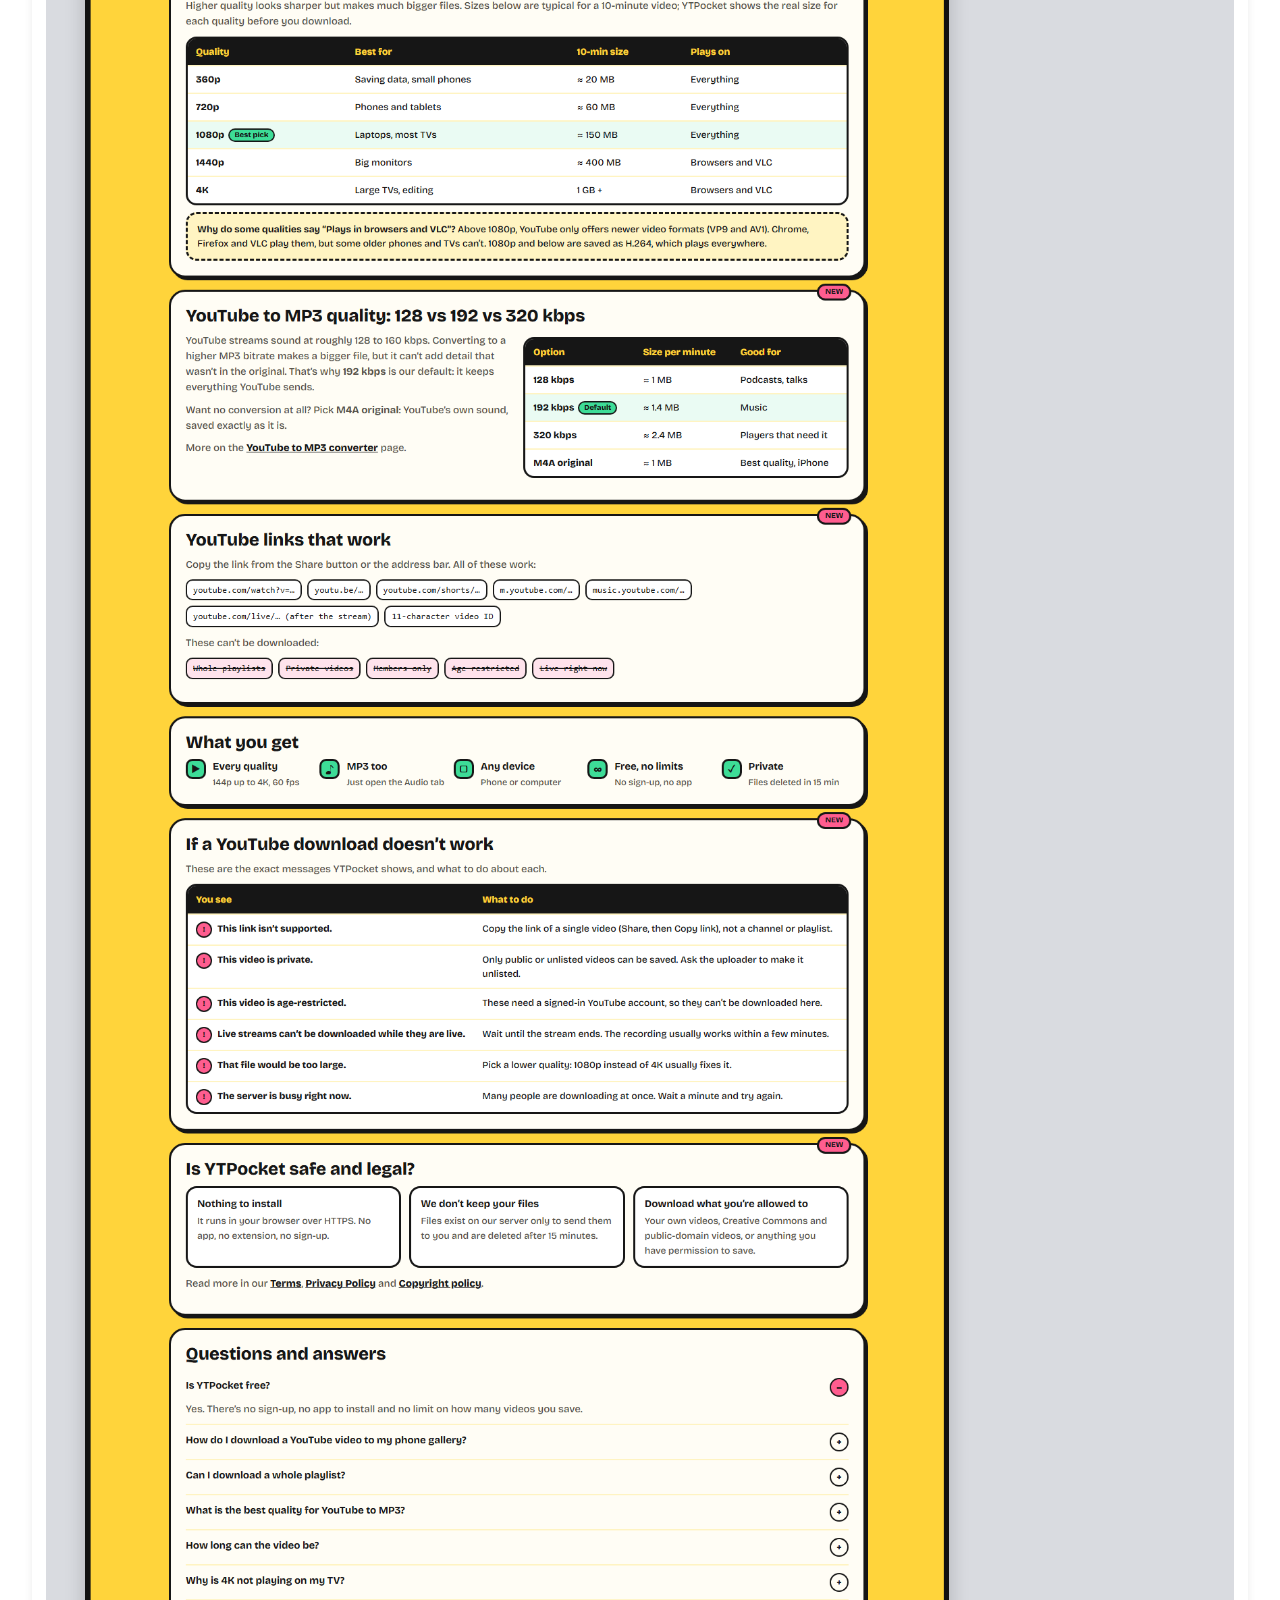
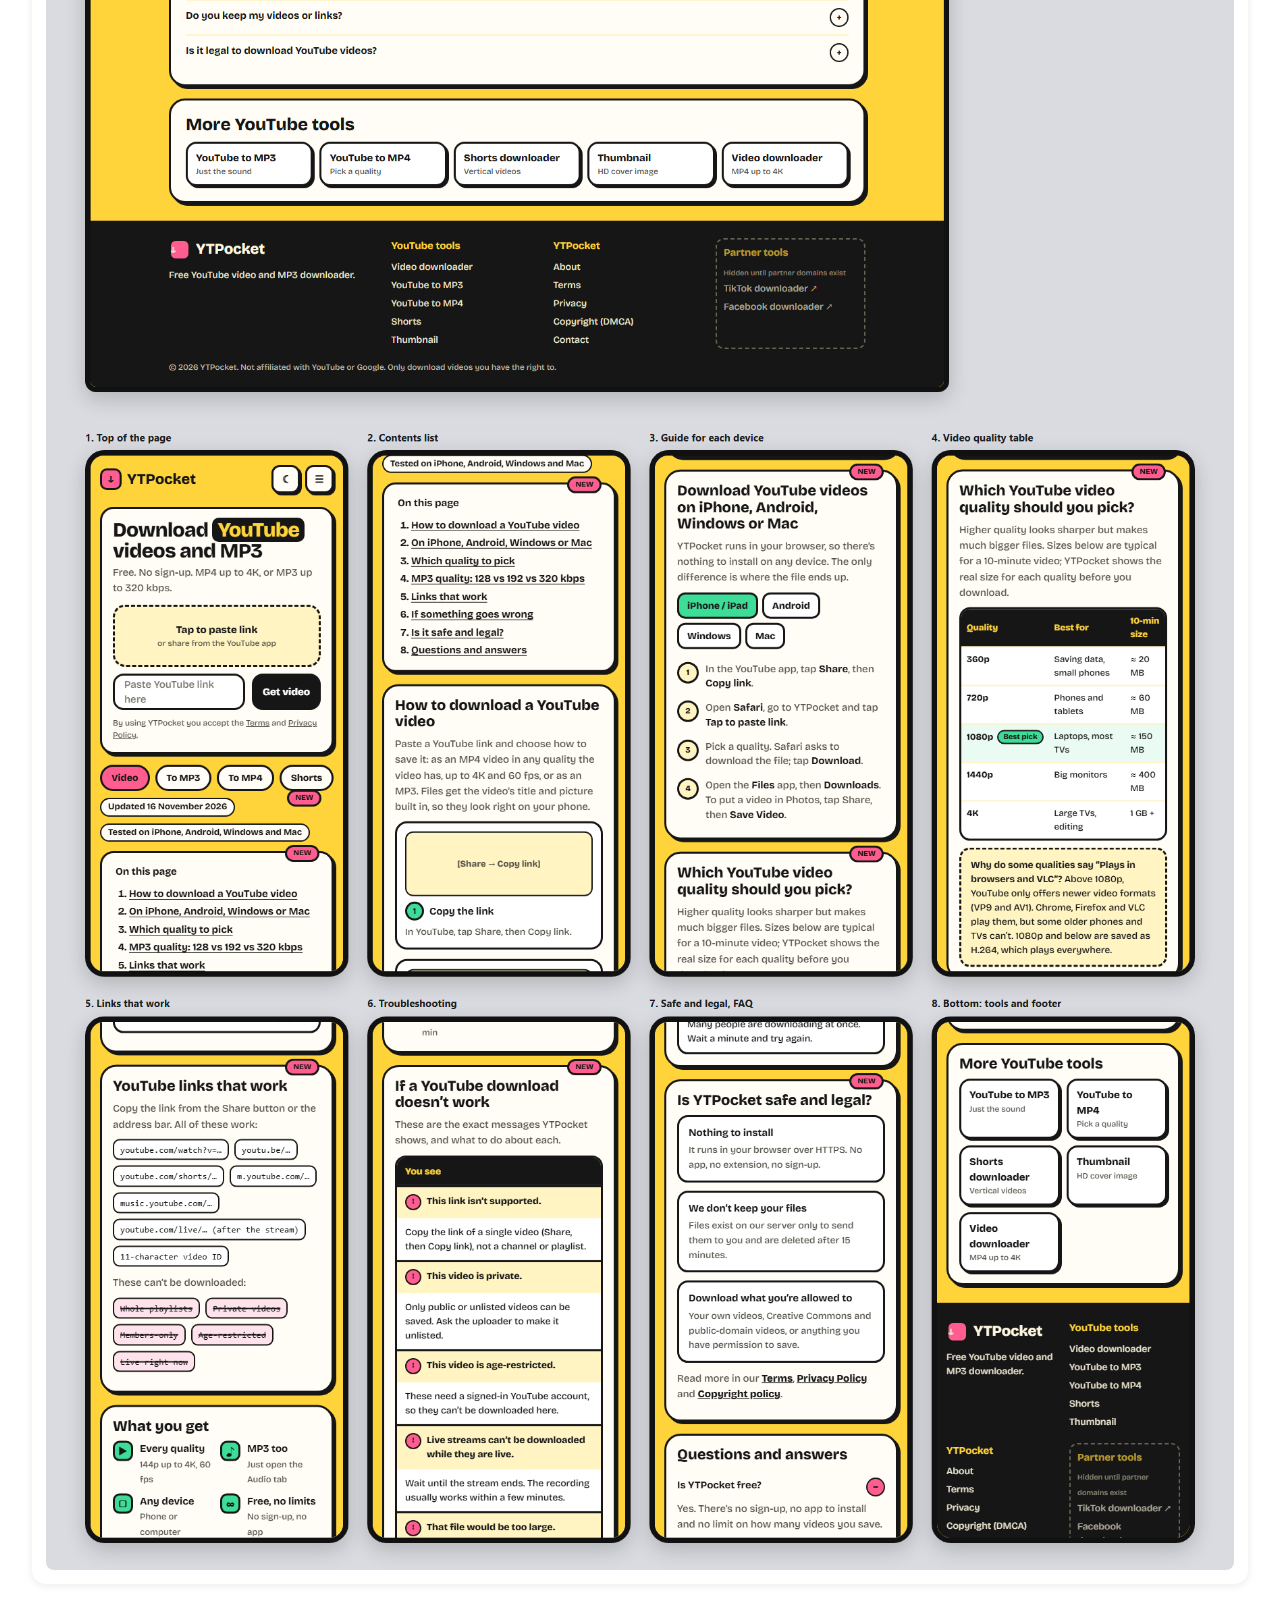
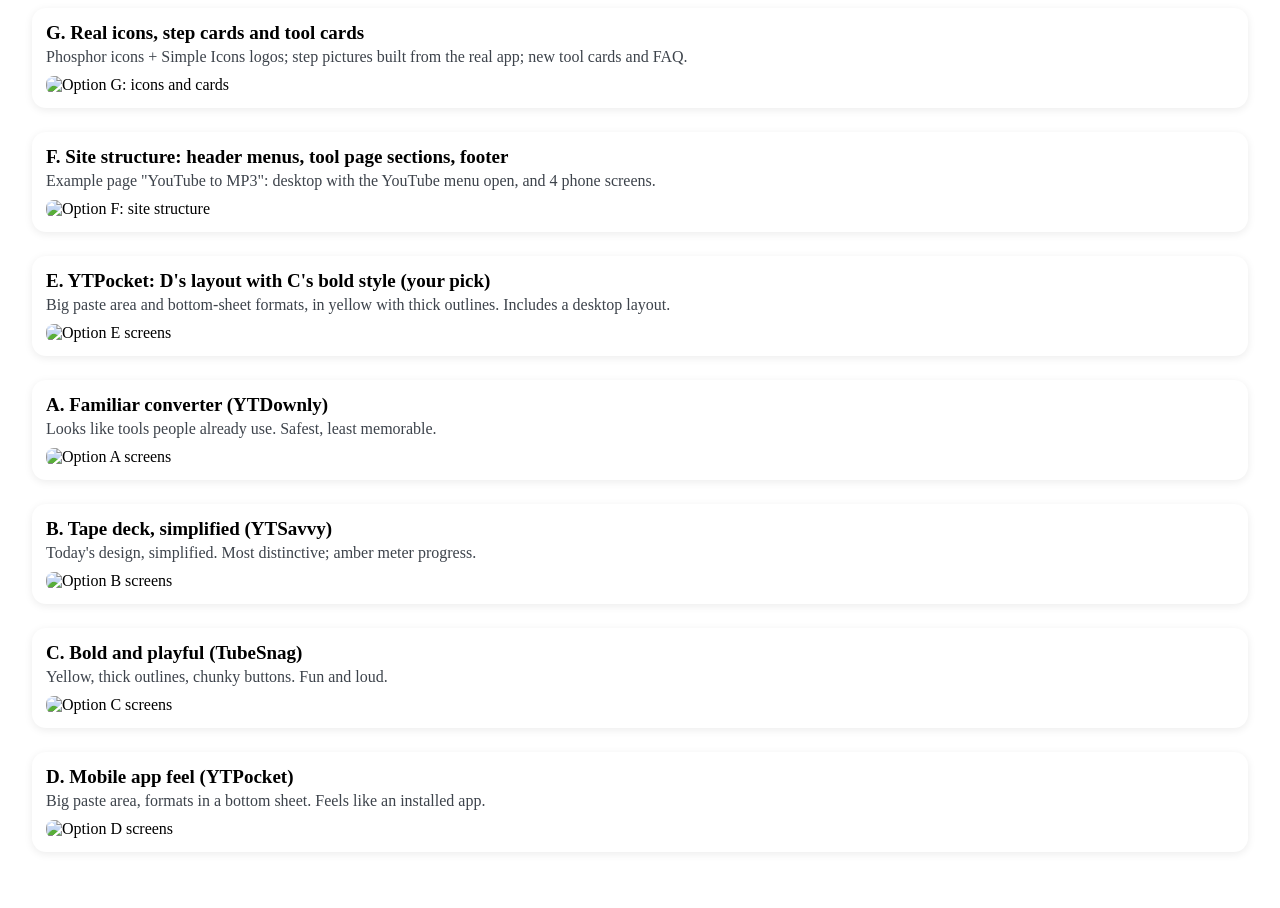
==== commit 6d207366: "Refactor code structure for improved readability and maintainability" ====
--- a/mockups/index.html
+++ b/mockups/index.html
@@ -51,6 +51,11 @@
       </p>
     </header>
     <div class="grid">
+      <a class="opt" href="k-result-in-card.html" style="grid-column: 1 / -1">
+        <h2>K. The fetched video appears in the card (page stays)</h2>
+        <p>Example, loading, your video with formats (top 4 + Show all), downloading, MP3 page, thumbnail page, phones.</p>
+        <img src="png/k-result-in-card.png" alt="Option K: result in the card" />
+      </a>
       <a class="opt" href="j-hero-cards.html" style="grid-column: 1 / -1">
         <h2>J. Real example cards for every tool</h2>
         <p>Blender open movies (free to share) with real sizes; a card shape per tool: wide, music, tall, pin, thumbnail. Lighter device guide. Other mini-sites included.</p>
